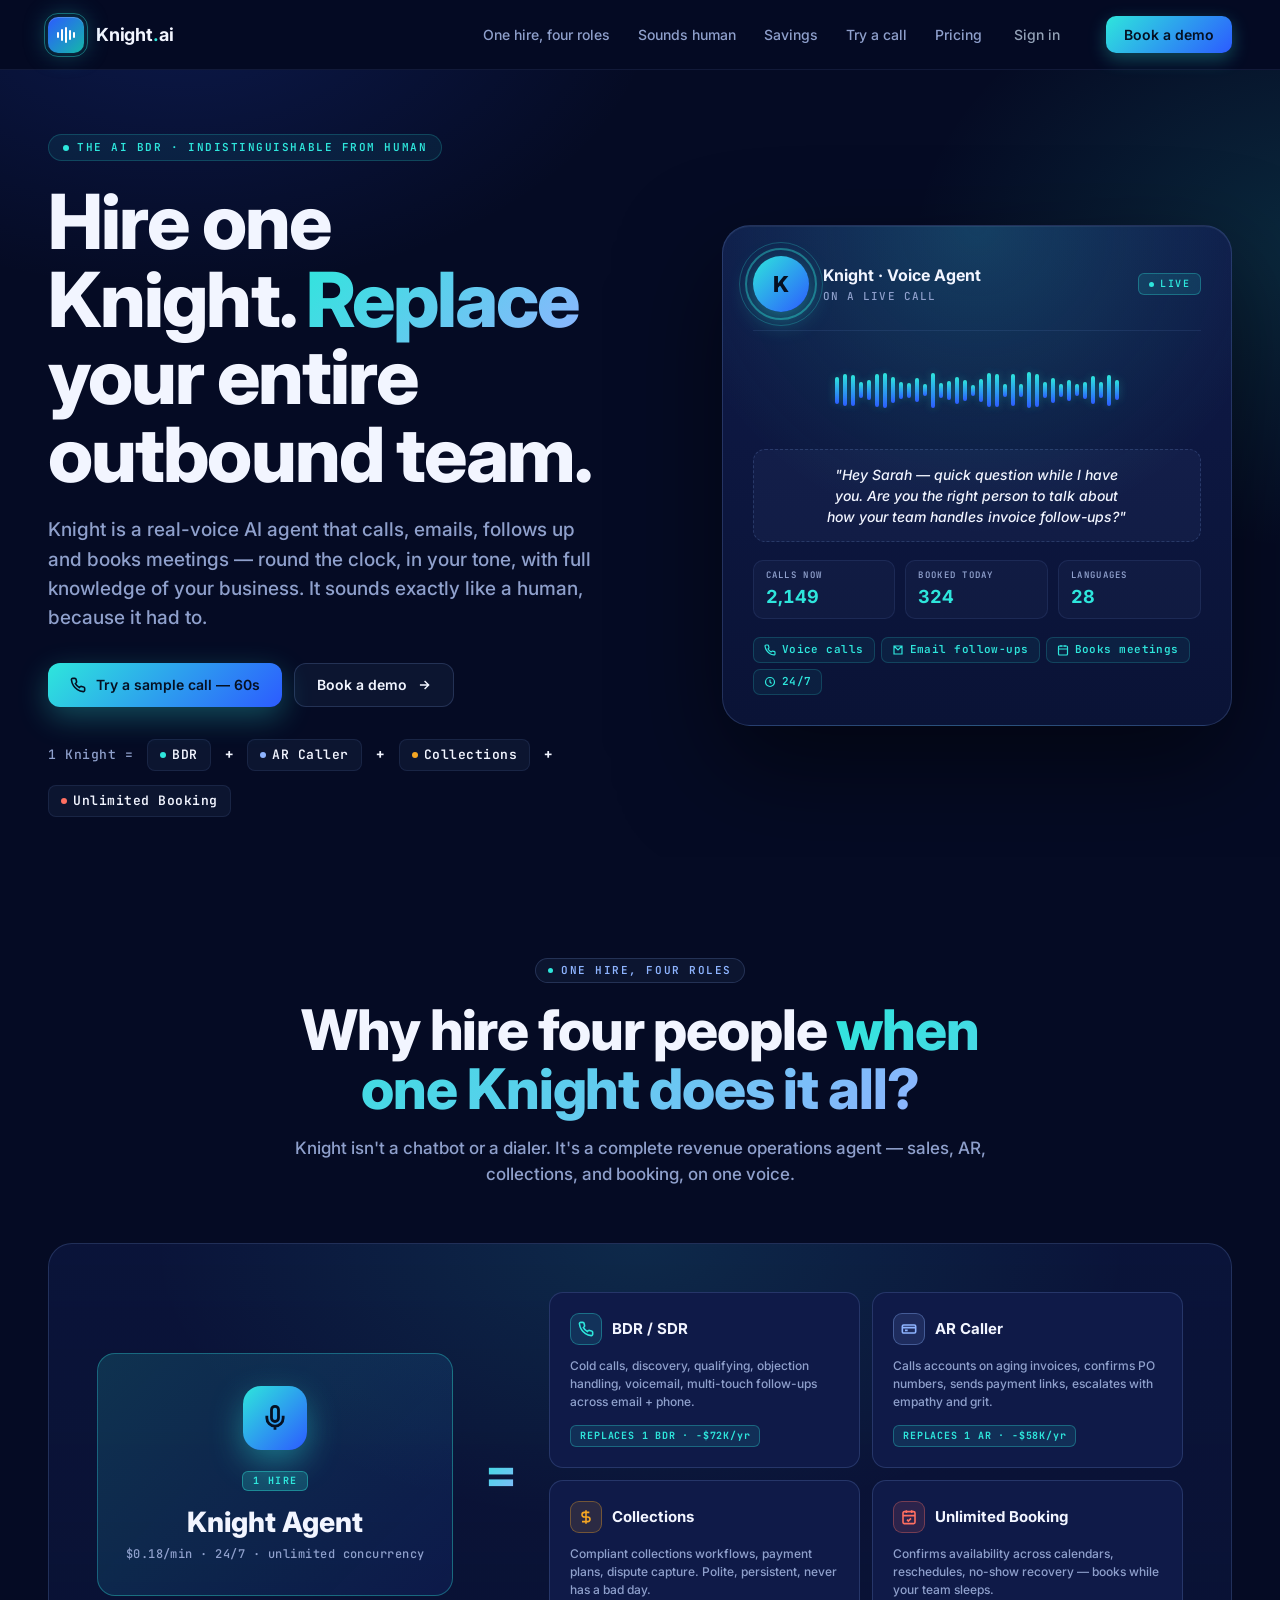
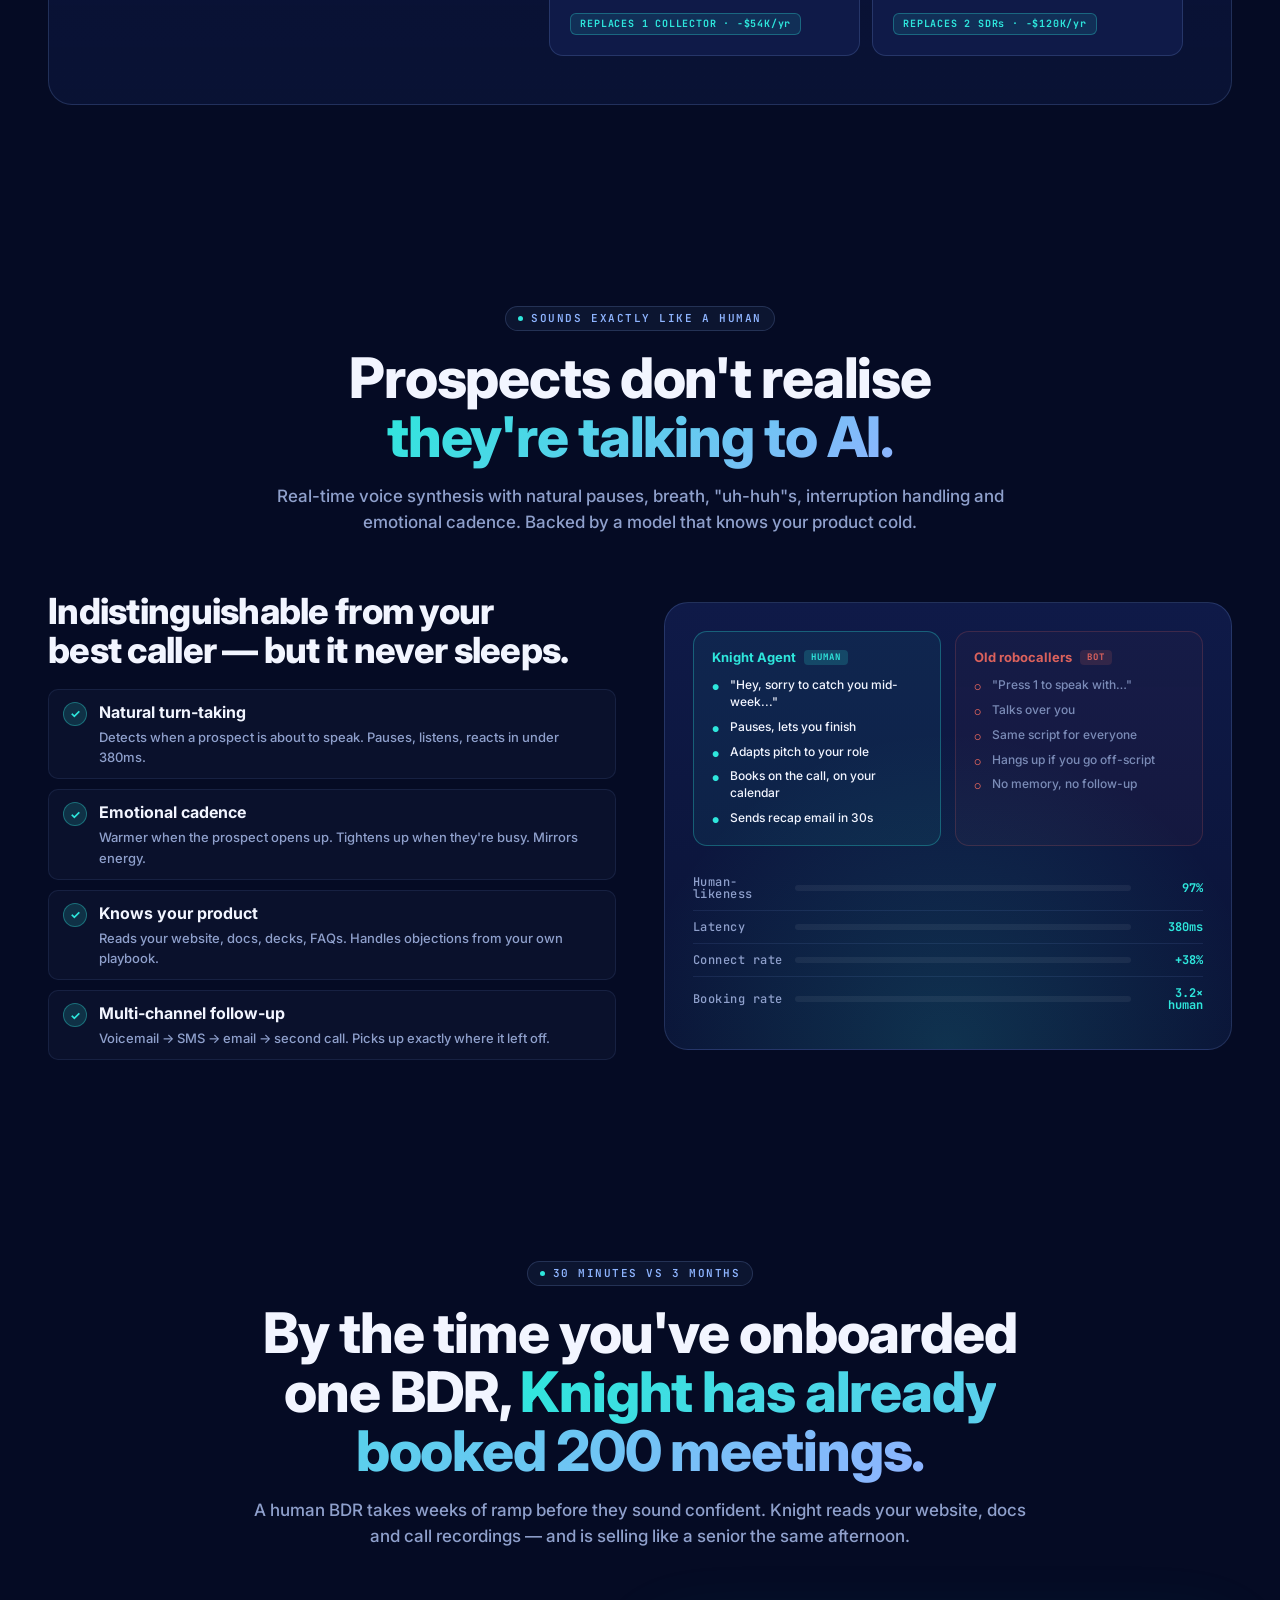
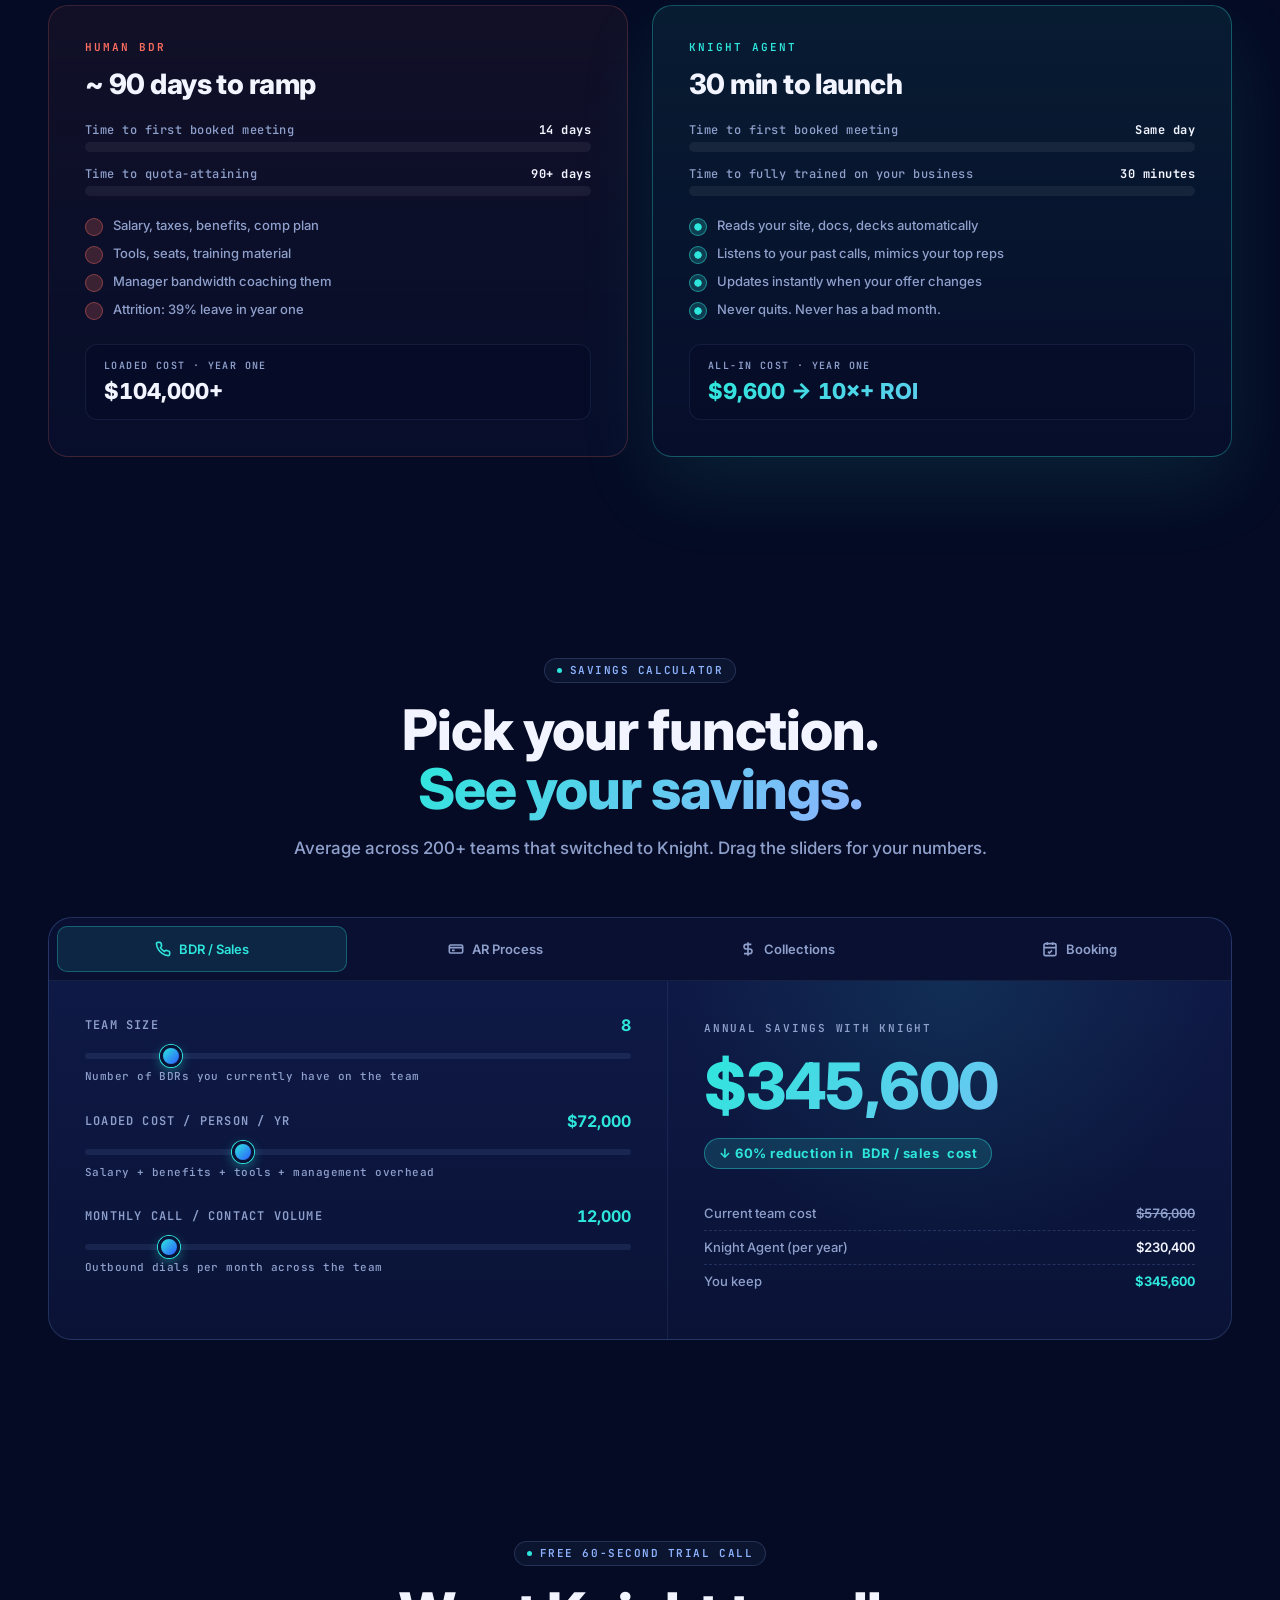
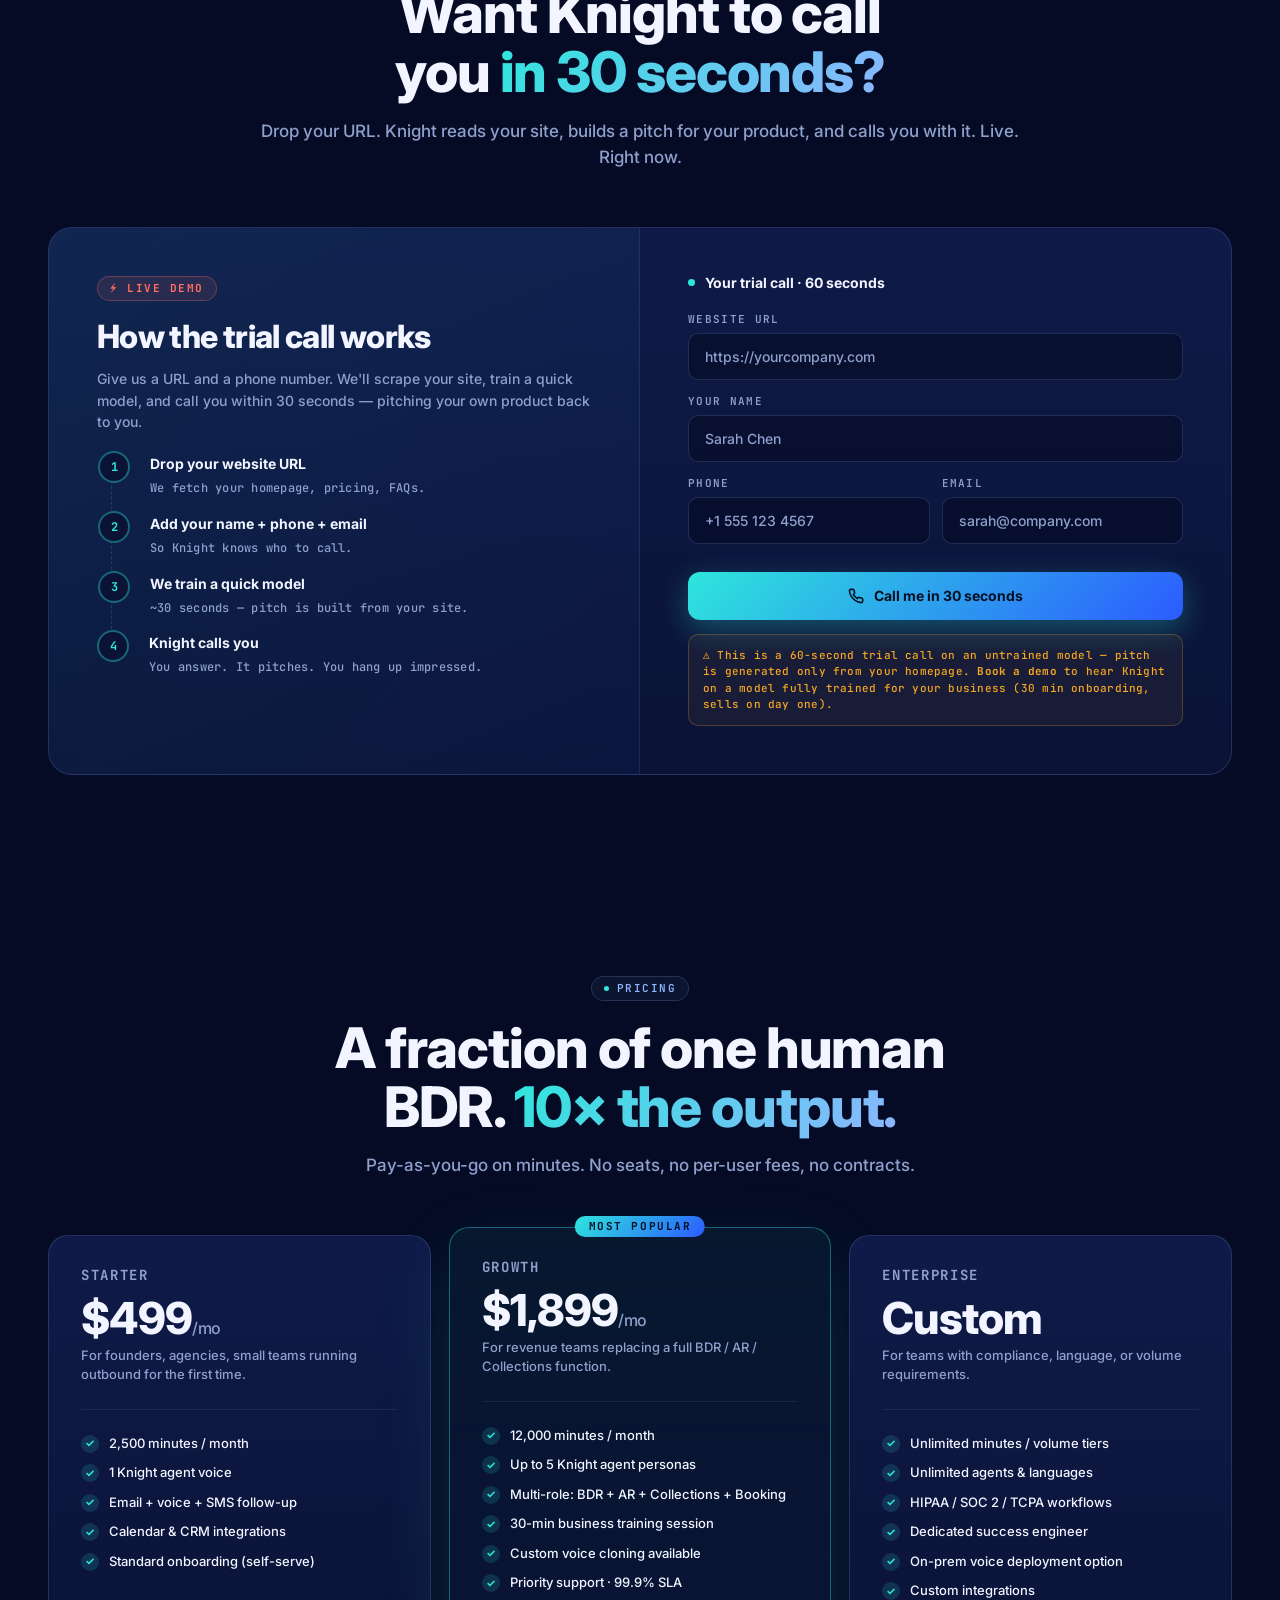
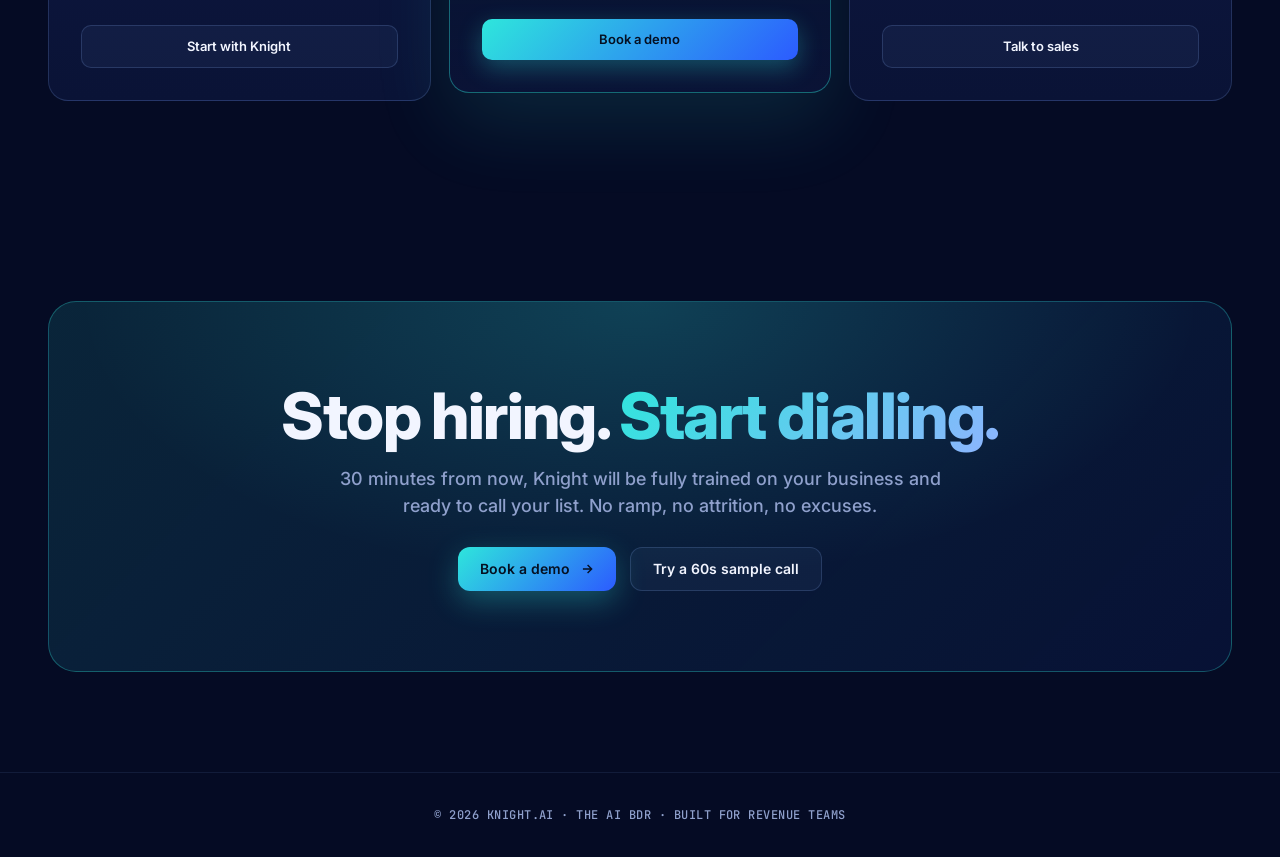
==== static/landing.html @ ed7dc56c "feat(landing): public Knight AI marketing landing page - New static/landing.html (from Claude Design" ====
<!doctype html>
<html lang="en">
<head>
<meta charset="utf-8" />
<meta name="viewport" content="width=device-width, initial-scale=1" />
<title>Knight AI — The AI BDR that replaces your outbound team</title>
<link rel="preconnect" href="https://fonts.googleapis.com">
<link rel="preconnect" href="https://fonts.gstatic.com" crossorigin>
<link href="https://fonts.googleapis.com/css2?family=Inter:wght@400;500;600;700;800&family=JetBrains+Mono:wght@400;500;600;700&display=swap" rel="stylesheet">
<link rel="stylesheet" href="assets/styles-v4.css" />
</head>
<body>

<!-- ============ NAV ============ -->
<nav class="k-nav">
  <div class="k-nav-inner">
    <a href="#top" class="k-logo">
      <span class="k-logo-mark" aria-hidden="true">
        <span class="ring"></span>
        <span class="bars"><span></span><span></span><span></span><span></span><span></span></span>
      </span>
      <span>Knight<span style="color:var(--k-teal-2);">.</span>ai</span>
    </a>
    <div class="k-nav-menu">
      <a href="#roles">One hire, four roles</a>
      <a href="#human">Sounds human</a>
      <a href="#savings">Savings</a>
      <a href="#trial">Try a call</a>
      <a href="#pricing">Pricing</a>
    </div>
    <a class="k-nav-signin" href="/login" style="margin-right:14px;color:#94A3B8;text-decoration:none;font-weight:500;font-size:14px;align-self:center;">Sign in</a>
    <a class="k-nav-cta" href="https://calendar.app.google/uwtqPhDSzV2YC5ze6" target="_blank" rel="noopener">Book a demo</a>
  </div>
</nav>

<!-- ============ HERO ============ -->
<section id="top" class="k-section k-hero">
  <div class="k-wrap k-hero-grid">
    <div class="k-hero-copy">
      <span class="k-hero-pill"><span class="dot"></span>The AI BDR · indistinguishable from human</span>
      <h1>Hire one Knight. <em>Replace</em> your entire outbound team.</h1>
      <p class="lead">Knight is a real-voice AI agent that calls, emails, follows up and books meetings — round the clock, in your tone, with full knowledge of your business. It sounds exactly like a human, because it had to.</p>
      <div class="k-hero-ctas">
        <a class="k-btn k-btn-primary" href="#trial">
          <svg width="16" height="16" viewBox="0 0 24 24" fill="none" stroke="currentColor" stroke-width="2.4"><path d="M22 16.92v3a2 2 0 0 1-2.18 2 19.79 19.79 0 0 1-8.63-3.07 19.5 19.5 0 0 1-6-6 19.79 19.79 0 0 1-3.07-8.67A2 2 0 0 1 4.11 2h3a2 2 0 0 1 2 1.72 12.84 12.84 0 0 0 .7 2.81 2 2 0 0 1-.45 2.11L8.09 9.91a16 16 0 0 0 6 6l1.27-1.27a2 2 0 0 1 2.11-.45 12.84 12.84 0 0 0 2.81.7A2 2 0 0 1 22 16.92z"/></svg>
          Try a sample call — 60s
        </a>
        <a class="k-btn k-btn-ghost" href="https://calendar.app.google/uwtqPhDSzV2YC5ze6" target="_blank" rel="noopener">
          Book a demo
          <svg width="14" height="14" viewBox="0 0 24 24" fill="none" stroke="currentColor" stroke-width="2.4"><path d="M5 12h14M13 5l7 7-7 7"/></svg>
        </a>
      </div>
      <div class="k-equiv">
        <span>1 Knight =</span>
        <span class="k-equiv-tag bdr"><span class="dot"></span>BDR</span>
        <span class="k-equiv-eq">+</span>
        <span class="k-equiv-tag ar"><span class="dot"></span>AR Caller</span>
        <span class="k-equiv-eq">+</span>
        <span class="k-equiv-tag coll"><span class="dot"></span>Collections</span>
        <span class="k-equiv-eq">+</span>
        <span class="k-equiv-tag book"><span class="dot"></span>Unlimited Booking</span>
      </div>
    </div>

    <!-- Hero voice card -->
    <div class="k-voice">
      <div class="k-voice-head">
        <div class="k-voice-avatar">K</div>
        <div class="k-voice-meta">
          <div class="name">Knight · Voice Agent</div>
          <div class="role">On a live call</div>
        </div>
        <div class="k-voice-live"><span class="dot"></span>LIVE</div>
      </div>
      <div class="k-voice-wave" id="hero-wave" aria-hidden="true"></div>
      <div class="k-voice-caption" id="hero-caption">"Hey Sarah — quick question while I have you. Are you the right person to talk about how your team handles invoice follow-ups?"</div>
      <div class="k-voice-stats">
        <div class="k-voice-stat teal"><div class="lbl">Calls now</div><div class="num" id="stat-calls">2,148</div></div>
        <div class="k-voice-stat teal"><div class="lbl">Booked today</div><div class="num" id="stat-booked">324</div></div>
        <div class="k-voice-stat teal"><div class="lbl">Languages</div><div class="num">28</div></div>
      </div>
      <div class="k-voice-tasks">
        <span class="k-voice-task"><svg viewBox="0 0 24 24" fill="none" stroke="currentColor" stroke-width="2.4"><path d="M22 16.92v3a2 2 0 0 1-2.18 2 19.79 19.79 0 0 1-8.63-3.07 19.5 19.5 0 0 1-6-6 19.79 19.79 0 0 1-3.07-8.67A2 2 0 0 1 4.11 2h3a2 2 0 0 1 2 1.72 12.84 12.84 0 0 0 .7 2.81 2 2 0 0 1-.45 2.11L8.09 9.91a16 16 0 0 0 6 6l1.27-1.27a2 2 0 0 1 2.11-.45 12.84 12.84 0 0 0 2.81.7A2 2 0 0 1 22 16.92z"/></svg>Voice calls</span>
        <span class="k-voice-task"><svg viewBox="0 0 24 24" fill="none" stroke="currentColor" stroke-width="2.4"><path d="M4 4h16v16H4zM4 4l8 8 8-8"/></svg>Email follow-ups</span>
        <span class="k-voice-task"><svg viewBox="0 0 24 24" fill="none" stroke="currentColor" stroke-width="2.4"><rect x="3" y="4" width="18" height="18" rx="2"/><path d="M16 2v4M8 2v4M3 10h18"/></svg>Books meetings</span>
        <span class="k-voice-task"><svg viewBox="0 0 24 24" fill="none" stroke="currentColor" stroke-width="2.4"><path d="M21 12a9 9 0 1 1-18 0 9 9 0 0 1 18 0z"/><path d="M12 7v5l3 3"/></svg>24/7</span>
      </div>
    </div>
  </div>
</section>

<!-- ============ ROLES ============ -->
<section id="roles" class="k-section">
  <div class="k-wrap">
    <div class="k-section-head k-reveal">
      <span class="k-eyebrow"><span class="dot"></span>One hire, four roles</span>
      <h1 class="k-h2">Why hire four people <em>when one Knight does it all?</em></h1>
      <p class="k-lead">Knight isn't a chatbot or a dialer. It's a complete revenue operations agent — sales, AR, collections, and booking, on one voice.</p>
    </div>

    <div class="k-roles k-reveal">
      <div class="k-roles-equation">
        <div class="k-role-source">
          <div class="k-role-source-mark">
            <svg viewBox="0 0 24 24" fill="none" stroke="currentColor" stroke-width="2.4"><path d="M12 2a3 3 0 0 0-3 3v7a3 3 0 0 0 6 0V5a3 3 0 0 0-3-3z"/><path d="M19 10v2a7 7 0 0 1-14 0v-2M12 19v3"/></svg>
          </div>
          <span class="badge">1 HIRE</span>
          <div class="name">Knight Agent</div>
          <div class="sub">$0.18/min · 24/7 · unlimited concurrency</div>
        </div>

        <div class="k-roles-eq-sign">=</div>

        <div class="k-role-targets">
          <div class="k-role-target bdr">
            <div class="head">
              <div class="icon"><svg viewBox="0 0 24 24" fill="none" stroke="currentColor" stroke-width="2.4"><path d="M22 16.92v3a2 2 0 0 1-2.18 2 19.79 19.79 0 0 1-8.63-3.07 19.5 19.5 0 0 1-6-6 19.79 19.79 0 0 1-3.07-8.67A2 2 0 0 1 4.11 2h3a2 2 0 0 1 2 1.72 12.84 12.84 0 0 0 .7 2.81 2 2 0 0 1-.45 2.11L8.09 9.91a16 16 0 0 0 6 6l1.27-1.27a2 2 0 0 1 2.11-.45 12.84 12.84 0 0 0 2.81.7A2 2 0 0 1 22 16.92z"/></svg></div>
              <h4>BDR / SDR</h4>
            </div>
            <p>Cold calls, discovery, qualifying, objection handling, voicemail, multi-touch follow-ups across email + phone.</p>
            <span class="save">REPLACES 1 BDR · −$72K/yr</span>
          </div>
          <div class="k-role-target ar">
            <div class="head">
              <div class="icon"><svg viewBox="0 0 24 24" fill="none" stroke="currentColor" stroke-width="2.4"><rect x="2" y="6" width="20" height="12" rx="2"/><path d="M2 10h20M6 14h4"/></svg></div>
              <h4>AR Caller</h4>
            </div>
            <p>Calls accounts on aging invoices, confirms PO numbers, sends payment links, escalates with empathy and grit.</p>
            <span class="save">REPLACES 1 AR · −$58K/yr</span>
          </div>
          <div class="k-role-target coll">
            <div class="head">
              <div class="icon"><svg viewBox="0 0 24 24" fill="none" stroke="currentColor" stroke-width="2.4"><path d="M12 2v20M17 5H9.5a3.5 3.5 0 0 0 0 7h5a3.5 3.5 0 0 1 0 7H6"/></svg></div>
              <h4>Collections</h4>
            </div>
            <p>Compliant collections workflows, payment plans, dispute capture. Polite, persistent, never has a bad day.</p>
            <span class="save">REPLACES 1 COLLECTOR · −$54K/yr</span>
          </div>
          <div class="k-role-target book">
            <div class="head">
              <div class="icon"><svg viewBox="0 0 24 24" fill="none" stroke="currentColor" stroke-width="2.4"><rect x="3" y="4" width="18" height="18" rx="2"/><path d="M16 2v4M8 2v4M3 10h18M9 16l2 2 4-4"/></svg></div>
              <h4>Unlimited Booking</h4>
            </div>
            <p>Confirms availability across calendars, reschedules, no-show recovery — books while your team sleeps.</p>
            <span class="save">REPLACES 2 SDRs · −$120K/yr</span>
          </div>
        </div>
      </div>
    </div>
  </div>
</section>

<!-- ============ HUMAN VOICE ============ -->
<section id="human" class="k-section">
  <div class="k-wrap">
    <div class="k-section-head k-reveal">
      <span class="k-eyebrow"><span class="dot"></span>Sounds exactly like a human</span>
      <h1 class="k-h2">Prospects don't realise <em>they're talking to AI.</em></h1>
      <p class="k-lead">Real-time voice synthesis with natural pauses, breath, "uh-huh"s, interruption handling and emotional cadence. Backed by a model that knows your product cold.</p>
    </div>

    <div class="k-human k-reveal">
      <div class="k-human-side">
        <h3>Indistinguishable from your best caller — but it never sleeps.</h3>
        <ul class="k-human-checks">
          <li><div><b>Natural turn-taking</b><span>Detects when a prospect is about to speak. Pauses, listens, reacts in under 380ms.</span></div></li>
          <li><div><b>Emotional cadence</b><span>Warmer when the prospect opens up. Tightens up when they're busy. Mirrors energy.</span></div></li>
          <li><div><b>Knows your product</b><span>Reads your website, docs, decks, FAQs. Handles objections from your own playbook.</span></div></li>
          <li><div><b>Multi-channel follow-up</b><span>Voicemail → SMS → email → second call. Picks up exactly where it left off.</span></div></li>
        </ul>
      </div>

      <div class="k-human-viz">
        <div class="k-comparison">
          <div class="k-comp-col human">
            <h5>Knight Agent <span class="tag">HUMAN</span></h5>
            <ul class="k-comp-list">
              <li>"Hey, sorry to catch you mid-week..."</li>
              <li>Pauses, lets you finish</li>
              <li>Adapts pitch to your role</li>
              <li>Books on the call, on your calendar</li>
              <li>Sends recap email in 30s</li>
            </ul>
          </div>
          <div class="k-comp-col robot">
            <h5>Old robocallers <span class="tag">BOT</span></h5>
            <ul class="k-comp-list">
              <li>"Press 1 to speak with…"</li>
              <li>Talks over you</li>
              <li>Same script for everyone</li>
              <li>Hangs up if you go off-script</li>
              <li>No memory, no follow-up</li>
            </ul>
          </div>
        </div>

        <div class="k-human-bars">
          <div class="k-human-bars-row"><span class="lbl">Human-likeness</span><span class="bar"><span class="fill" style="--w:97%"></span></span><span class="val">97%</span></div>
          <div class="k-human-bars-row"><span class="lbl">Latency</span><span class="bar"><span class="fill" style="--w:92%"></span></span><span class="val">380ms</span></div>
          <div class="k-human-bars-row"><span class="lbl">Connect rate</span><span class="bar"><span class="fill" style="--w:84%"></span></span><span class="val">+38%</span></div>
          <div class="k-human-bars-row"><span class="lbl">Booking rate</span><span class="bar"><span class="fill" style="--w:78%"></span></span><span class="val">3.2× human</span></div>
        </div>
      </div>
    </div>
  </div>
</section>

<!-- ============ TRAINING ============ -->
<section class="k-section">
  <div class="k-wrap">
    <div class="k-section-head k-reveal">
      <span class="k-eyebrow"><span class="dot"></span>30 minutes vs 3 months</span>
      <h1 class="k-h2">By the time you've onboarded one BDR, <em>Knight has already booked 200 meetings.</em></h1>
      <p class="k-lead">A human BDR takes weeks of ramp before they sound confident. Knight reads your website, docs and call recordings — and is selling like a senior the same afternoon.</p>
    </div>

    <div class="k-train k-reveal">
      <div class="k-train-card bad">
        <div class="role">Human BDR</div>
        <h3>~ 90 days to ramp</h3>
        <div class="k-train-bar">
          <div class="head"><span>Time to first booked meeting</span><span class="v">14 days</span></div>
          <div class="track"><span class="fill" style="--w:80%"></span></div>
        </div>
        <div class="k-train-bar">
          <div class="head"><span>Time to quota-attaining</span><span class="v">90+ days</span></div>
          <div class="track"><span class="fill" style="--w:100%"></span></div>
        </div>
        <ul class="k-train-list">
          <li>Salary, taxes, benefits, comp plan</li>
          <li>Tools, seats, training material</li>
          <li>Manager bandwidth coaching them</li>
          <li>Attrition: 39% leave in year one</li>
        </ul>
        <div class="k-train-stat"><div class="l">Loaded cost · year one</div><div class="n">$104,000+</div></div>
      </div>

      <div class="k-train-card good">
        <div class="role">Knight Agent</div>
        <h3>30 min to launch</h3>
        <div class="k-train-bar">
          <div class="head"><span>Time to first booked meeting</span><span class="v">Same day</span></div>
          <div class="track"><span class="fill" style="--w:6%"></span></div>
        </div>
        <div class="k-train-bar">
          <div class="head"><span>Time to fully trained on your business</span><span class="v">30 minutes</span></div>
          <div class="track"><span class="fill" style="--w:3%"></span></div>
        </div>
        <ul class="k-train-list">
          <li>Reads your site, docs, decks automatically</li>
          <li>Listens to your past calls, mimics your top reps</li>
          <li>Updates instantly when your offer changes</li>
          <li>Never quits. Never has a bad month.</li>
        </ul>
        <div class="k-train-stat"><div class="l">All-in cost · year one</div><div class="n">$9,600 → 10×+ ROI</div></div>
      </div>
    </div>
  </div>
</section>

<!-- ============ SAVINGS CALCULATOR ============ -->
<section id="savings" class="k-section">
  <div class="k-wrap">
    <div class="k-section-head k-reveal">
      <span class="k-eyebrow"><span class="dot"></span>Savings calculator</span>
      <h1 class="k-h2">Pick your function. <em>See your savings.</em></h1>
      <p class="k-lead">Average across 200+ teams that switched to Knight. Drag the sliders for your numbers.</p>
    </div>

    <div class="k-savings k-reveal">
      <div class="k-savings-tabs" id="sav-tabs">
        <button class="k-savings-tab active" data-tab="bdr"><svg viewBox="0 0 24 24" fill="none" stroke="currentColor" stroke-width="2.4"><path d="M22 16.92v3a2 2 0 0 1-2.18 2 19.79 19.79 0 0 1-8.63-3.07 19.5 19.5 0 0 1-6-6 19.79 19.79 0 0 1-3.07-8.67A2 2 0 0 1 4.11 2h3a2 2 0 0 1 2 1.72 12.84 12.84 0 0 0 .7 2.81 2 2 0 0 1-.45 2.11L8.09 9.91a16 16 0 0 0 6 6l1.27-1.27a2 2 0 0 1 2.11-.45 12.84 12.84 0 0 0 2.81.7A2 2 0 0 1 22 16.92z"/></svg>BDR / Sales</button>
        <button class="k-savings-tab" data-tab="ar"><svg viewBox="0 0 24 24" fill="none" stroke="currentColor" stroke-width="2.4"><rect x="2" y="6" width="20" height="12" rx="2"/><path d="M2 10h20M6 14h4"/></svg>AR Process</button>
        <button class="k-savings-tab" data-tab="coll"><svg viewBox="0 0 24 24" fill="none" stroke="currentColor" stroke-width="2.4"><path d="M12 2v20M17 5H9.5a3.5 3.5 0 0 0 0 7h5a3.5 3.5 0 0 1 0 7H6"/></svg>Collections</button>
        <button class="k-savings-tab" data-tab="book"><svg viewBox="0 0 24 24" fill="none" stroke="currentColor" stroke-width="2.4"><rect x="3" y="4" width="18" height="18" rx="2"/><path d="M16 2v4M8 2v4M3 10h18M9 16l2 2 4-4"/></svg>Booking</button>
      </div>

      <div class="k-savings-body">
        <div class="k-savings-inputs">
          <div class="k-savings-input">
            <label><span id="lbl-team">Team size</span><span class="v" id="v-team">8</span></label>
            <input type="range" id="sld-team" min="1" max="50" value="8">
            <div class="help" id="help-team">Number of BDRs you currently have on the team</div>
          </div>
          <div class="k-savings-input">
            <label><span id="lbl-cost">Loaded cost / person / yr</span><span class="v" id="v-cost">$72,000</span></label>
            <input type="range" id="sld-cost" min="30000" max="180000" value="72000" step="2000">
            <div class="help">Salary + benefits + tools + management overhead</div>
          </div>
          <div class="k-savings-input">
            <label><span id="lbl-vol">Monthly call / contact volume</span><span class="v" id="v-vol">12,000</span></label>
            <input type="range" id="sld-vol" min="1000" max="80000" value="12000" step="500">
            <div class="help" id="help-vol">Outbound dials per month across the team</div>
          </div>
        </div>

        <div class="k-savings-out">
          <span class="label">Annual savings with Knight</span>
          <div class="big" id="out-big">$345,600</div>
          <span class="pct" id="out-pct">↓ 60% reduction in <span id="out-pct-fn">BDR</span> cost</span>

          <div style="margin-top:8px;">
            <div class="row neg"><span class="l" id="out-old-l">Current team cost</span><span class="r" id="out-old">$576,000</span></div>
            <div class="row"><span class="l">Knight Agent (per year)</span><span class="r" id="out-new">$230,400</span></div>
            <div class="row pos"><span class="l">You keep</span><span class="r" id="out-keep">$345,600</span></div>
          </div>
        </div>
      </div>
    </div>
  </div>
</section>

<!-- ============ TRY A CALL ============ -->
<section id="trial" class="k-section">
  <div class="k-wrap">
    <div class="k-section-head k-reveal">
      <span class="k-eyebrow"><span class="dot"></span>Free 60-second trial call</span>
      <h1 class="k-h2">Want Knight to call you <em>in 30 seconds?</em></h1>
      <p class="k-lead">Drop your URL. Knight reads your site, builds a pitch for your product, and calls you with it. Live. Right now.</p>
    </div>

    <div class="k-trial k-reveal">
      <div class="k-trial-info">
        <span class="badge">⚡ Live demo</span>
        <h3>How the trial call works</h3>
        <p>Give us a URL and a phone number. We'll scrape your site, train a quick model, and call you within 30 seconds — pitching your own product back to you.</p>
        <ol class="k-trial-steps">
          <li><b>Drop your website URL</b><span>We fetch your homepage, pricing, FAQs.</span></li>
          <li><b>Add your name + phone + email</b><span>So Knight knows who to call.</span></li>
          <li><b>We train a quick model</b><span>~30 seconds — pitch is built from your site.</span></li>
          <li><b>Knight calls you</b><span>You answer. It pitches. You hang up impressed.</span></li>
        </ol>
      </div>

      <div class="k-trial-form">
        <div class="k-trial-form-head"><span class="dot"></span>Your trial call · 60 seconds</div>
        <form id="trial-form" novalidate>
          <div class="k-field">
            <label for="trial-url">Website URL</label>
            <input id="trial-url" type="url" placeholder="https://yourcompany.com" required>
          </div>
          <div class="k-field">
            <label for="trial-name">Your name</label>
            <input id="trial-name" type="text" placeholder="Sarah Chen" required>
          </div>
          <div class="k-field-row">
            <div class="k-field">
              <label for="trial-phone">Phone</label>
              <input id="trial-phone" type="tel" placeholder="+1 555 123 4567" required>
            </div>
            <div class="k-field">
              <label for="trial-email">Email</label>
              <input id="trial-email" type="email" placeholder="sarah@company.com" required>
            </div>
          </div>
          <button type="submit" class="k-trial-submit">
            <svg width="16" height="16" viewBox="0 0 24 24" fill="none" stroke="currentColor" stroke-width="2.4"><path d="M22 16.92v3a2 2 0 0 1-2.18 2 19.79 19.79 0 0 1-8.63-3.07 19.5 19.5 0 0 1-6-6 19.79 19.79 0 0 1-3.07-8.67A2 2 0 0 1 4.11 2h3a2 2 0 0 1 2 1.72 12.84 12.84 0 0 0 .7 2.81 2 2 0 0 1-.45 2.11L8.09 9.91a16 16 0 0 0 6 6l1.27-1.27a2 2 0 0 1 2.11-.45 12.84 12.84 0 0 0 2.81.7A2 2 0 0 1 22 16.92z"/></svg>
            Call me in 30 seconds
          </button>
          <div class="k-trial-disclaimer">
            ⚠ This is a 60-second trial call on an untrained model — pitch is generated only from your homepage. <b>Book a demo</b> to hear Knight on a model fully trained for your business (30 min onboarding, sells on day one).
          </div>
        </form>
      </div>
    </div>
  </div>
</section>

<!-- ============ PRICING ============ -->
<section id="pricing" class="k-section">
  <div class="k-wrap">
    <div class="k-section-head k-reveal">
      <span class="k-eyebrow"><span class="dot"></span>Pricing</span>
      <h1 class="k-h2">A fraction of one human BDR. <em>10× the output.</em></h1>
      <p class="k-lead">Pay-as-you-go on minutes. No seats, no per-user fees, no contracts.</p>
    </div>

    <div class="k-pricing k-reveal">
      <div class="k-price-card">
        <div class="name">Starter</div>
        <div class="price">$499<small>/mo</small></div>
        <div class="desc">For founders, agencies, small teams running outbound for the first time.</div>
        <ul>
          <li>2,500 minutes / month</li>
          <li>1 Knight agent voice</li>
          <li>Email + voice + SMS follow-up</li>
          <li>Calendar & CRM integrations</li>
          <li>Standard onboarding (self-serve)</li>
        </ul>
        <a class="cta" href="https://calendar.app.google/uwtqPhDSzV2YC5ze6" target="_blank" rel="noopener">Start with Knight</a>
      </div>

      <div class="k-price-card featured">
        <span class="badge">MOST POPULAR</span>
        <div class="name">Growth</div>
        <div class="price">$1,899<small>/mo</small></div>
        <div class="desc">For revenue teams replacing a full BDR / AR / Collections function.</div>
        <ul>
          <li>12,000 minutes / month</li>
          <li>Up to 5 Knight agent personas</li>
          <li>Multi-role: BDR + AR + Collections + Booking</li>
          <li>30-min business training session</li>
          <li>Custom voice cloning available</li>
          <li>Priority support · 99.9% SLA</li>
        </ul>
        <a class="cta" href="https://calendar.app.google/uwtqPhDSzV2YC5ze6" target="_blank" rel="noopener">Book a demo</a>
      </div>

      <div class="k-price-card">
        <div class="name">Enterprise</div>
        <div class="price">Custom<small></small></div>
        <div class="desc">For teams with compliance, language, or volume requirements.</div>
        <ul>
          <li>Unlimited minutes / volume tiers</li>
          <li>Unlimited agents & languages</li>
          <li>HIPAA / SOC 2 / TCPA workflows</li>
          <li>Dedicated success engineer</li>
          <li>On-prem voice deployment option</li>
          <li>Custom integrations</li>
        </ul>
        <a class="cta" href="https://calendar.app.google/uwtqPhDSzV2YC5ze6" target="_blank" rel="noopener">Talk to sales</a>
      </div>
    </div>
  </div>
</section>

<!-- ============ FINAL CTA ============ -->
<section class="k-section">
  <div class="k-wrap">
    <div class="k-final k-reveal">
      <h2>Stop hiring. <em>Start dialling.</em></h2>
      <p>30 minutes from now, Knight will be fully trained on your business and ready to call your list. No ramp, no attrition, no excuses.</p>
      <div class="ctas">
        <a class="k-btn k-btn-primary" href="https://calendar.app.google/uwtqPhDSzV2YC5ze6" target="_blank" rel="noopener">
          Book a demo
          <svg width="14" height="14" viewBox="0 0 24 24" fill="none" stroke="currentColor" stroke-width="2.4"><path d="M5 12h14M13 5l7 7-7 7"/></svg>
        </a>
        <a class="k-btn k-btn-ghost" href="#trial">Try a 60s sample call</a>
      </div>
    </div>
  </div>
</section>

<footer class="k-foot">
  © 2026 KNIGHT.AI · THE AI BDR · BUILT FOR REVENUE TEAMS
</footer>

<script>
  /* ============ Voice waveform bars ============ */
  (function(){
    const wave = document.getElementById('hero-wave');
    if (!wave) return;
    const N = 36;
    for (let i = 0; i < N; i++) {
      const b = document.createElement('span');
      b.className = 'b';
      b.style.animationDelay = `${(i % 12) * 0.07}s`;
      b.style.height = (8 + Math.random() * 30) + 'px';
      wave.appendChild(b);
    }
  })();

  /* ============ Hero rotating captions + drifting stats ============ */
  (function(){
    const captions = [
      `"Hey Sarah — quick question while I have you. Are you the right person to talk about how your team handles invoice follow-ups?"`,
      `"Got it — sounds like you're using QuickBooks for AR right now. Most of our customers were too. Want me to grab 15 minutes Thursday with our team?"`,
      `"No problem at all, I'll send over a calendar link and a one-pager. What's the best email for you?"`,
      `"Totally fair — when's better, end of next week, or should I check back in a month?"`,
    ];
    const cap = document.getElementById('hero-caption');
    let i = 0;
    setInterval(() => {
      i = (i + 1) % captions.length;
      cap.style.opacity = '0';
      setTimeout(() => { cap.textContent = captions[i]; cap.style.opacity = '1'; }, 250);
    }, 4500);
    cap.style.transition = 'opacity .25s ease';

    const calls = document.getElementById('stat-calls');
    const booked = document.getElementById('stat-booked');
    setInterval(() => {
      const c = parseInt(calls.textContent.replace(/,/g,''),10) + Math.floor(Math.random()*4)+1;
      calls.textContent = c.toLocaleString();
      if (Math.random() > 0.55) {
        const b = parseInt(booked.textContent.replace(/,/g,''),10) + 1;
        booked.textContent = b.toLocaleString();
      }
    }, 1800);
  })();

  /* ============ Savings calculator ============ */
  (function(){
    const PRESETS = {
      bdr:  { team: 8,  cost: 72000, vol: 12000, fn: 'BDR / sales', volLabel: 'Outbound dials / month',     teamLabel: 'BDRs on team' },
      ar:   { team: 6,  cost: 58000, vol: 8000,  fn: 'AR',           volLabel: 'AR follow-up calls / month', teamLabel: 'AR callers on team' },
      coll: { team: 4,  cost: 54000, vol: 6000,  fn: 'collections',  volLabel: 'Collection calls / month',  teamLabel: 'Collectors on team' },
      book: { team: 5,  cost: 48000, vol: 18000, fn: 'booking',      volLabel: 'Bookings handled / month',  teamLabel: 'Booking coordinators' }
    };
    const tabs = document.querySelectorAll('#sav-tabs .k-savings-tab');
    const sldTeam = document.getElementById('sld-team');
    const sldCost = document.getElementById('sld-cost');
    const sldVol  = document.getElementById('sld-vol');
    const vTeam = document.getElementById('v-team'),
          vCost = document.getElementById('v-cost'),
          vVol  = document.getElementById('v-vol');
    const lblTeam = document.getElementById('lbl-team'),
          helpTeam = document.getElementById('help-team'),
          lblVol = document.getElementById('lbl-vol'),
          helpVol = document.getElementById('help-vol');
    const outBig = document.getElementById('out-big'),
          outPct = document.getElementById('out-pct'),
          outPctFn = document.getElementById('out-pct-fn'),
          outOld = document.getElementById('out-old'),
          outOldL = document.getElementById('out-old-l'),
          outNew = document.getElementById('out-new'),
          outKeep = document.getElementById('out-keep');

    let active = 'bdr';
    const fmt = n => '$' + Math.round(n).toLocaleString();

    function recalc(){
      const team = parseInt(sldTeam.value,10);
      const cost = parseInt(sldCost.value,10);
      const vol  = parseInt(sldVol.value,10);
      vTeam.textContent = team;
      vCost.textContent = fmt(cost);
      vVol.textContent  = vol.toLocaleString();
      const oldCost = team * cost;
      // Knight savings: ~60% on BDR/AR/Collections, ~70% on booking
      const savePct = active === 'book' ? 0.70 : 0.60;
      const newCost = oldCost * (1 - savePct);
      const keep    = oldCost - newCost;
      outBig.textContent = fmt(keep);
      outPct.innerHTML = `↓ ${Math.round(savePct*100)}% reduction in <span id="out-pct-fn">${PRESETS[active].fn}</span> cost`;
      outOld.textContent = fmt(oldCost);
      outNew.textContent = fmt(newCost);
      outKeep.textContent = fmt(keep);
    }

    function setTab(name){
      active = name;
      tabs.forEach(t => t.classList.toggle('active', t.dataset.tab === name));
      const p = PRESETS[name];
      sldTeam.value = p.team;
      sldCost.value = p.cost;
      sldVol.value  = p.vol;
      lblTeam.textContent = p.teamLabel;
      helpTeam.textContent = `Number of ${name === 'book' ? 'booking coordinators' : name + 's'} you currently have`;
      lblVol.textContent = p.volLabel;
      helpVol.textContent = p.volLabel;
      outOldL.textContent = `Current ${name === 'book' ? 'booking team' : name + ' team'} cost`;
      recalc();
    }

    tabs.forEach(t => t.addEventListener('click', () => setTab(t.dataset.tab)));
    [sldTeam, sldCost, sldVol].forEach(s => s.addEventListener('input', recalc));
    recalc();
  })();

  /* ============ Trial form ============ */
  (function(){
    const form = document.getElementById('trial-form');
    if (!form) return;
    form.addEventListener('submit', async e => {
      e.preventDefault();
      const btn = form.querySelector('.k-trial-submit');
      const orig = btn.innerHTML;
      btn.innerHTML = '<svg width="16" height="16" viewBox="0 0 24 24" fill="none" stroke="currentColor" stroke-width="2.4"><circle cx="12" cy="12" r="10"/><path d="M12 6v6l4 2"/></svg> Calling you in 30 seconds…';
      btn.style.opacity = '0.85';
      btn.disabled = true;
      try {
        const resp = await fetch('/api/trial/request', {
          method: 'POST',
          headers: { 'Content-Type': 'application/json' },
          body: JSON.stringify({
            url:   document.getElementById('trial-url').value.trim(),
            name:  document.getElementById('trial-name').value.trim(),
            phone: document.getElementById('trial-phone').value.trim(),
            email: document.getElementById('trial-email').value.trim(),
          })
        });
        if (resp.ok) {
          btn.innerHTML = '✓ Submitted — Knight will call you shortly';
        } else {
          const d = await resp.json().catch(()=>({detail:'Failed'}));
          btn.innerHTML = '⚠ ' + (d.detail || 'Submission failed');
          btn.disabled = false;
          setTimeout(()=>{ btn.innerHTML = orig; btn.style.opacity='1'; }, 3000);
        }
      } catch (err) {
        btn.innerHTML = '⚠ Network error — try again';
        btn.disabled = false;
        setTimeout(()=>{ btn.innerHTML = orig; btn.style.opacity='1'; }, 3000);
      }
    });
  })();

  /* ============ Reveal on scroll ============ */
  (function(){
    const els = document.querySelectorAll('.k-reveal');
    const io = new IntersectionObserver((entries) => {
      entries.forEach(e => { if (e.isIntersecting) { e.target.classList.add('in'); io.unobserve(e.target); } });
    }, { threshold: 0.12 });
    els.forEach(el => io.observe(el));
  })();
</script>
</body>
</html>
---- static/assets/styles-v4.css ----
/* Knight AI v4 — AI BDR that replaces your outbound team */

:root {
  /* Brand */
  --k-bg:        #050B24;
  --k-bg-2:      #0A1336;
  --k-panel:     #0F1A48;
  --k-panel-2:   #142255;
  --k-line:      rgba(142, 180, 255, 0.10);
  --k-line-2:    rgba(142, 180, 255, 0.18);
  --k-text:      #F2F5FF;
  --k-muted:     #8FA0CC;
  --k-blue-1:    #1738B8;
  --k-blue-2:    #2C5BFF;
  --k-blue-4:    #8EB4FF;
  --k-teal-1:    #14B8A8;
  --k-teal-2:    #2EE6DC;
  --k-amber:     #F5A623;
  --k-coral:     #FF6F61;

  --cf-font-body: 'Inter','SF Pro Display',-apple-system,system-ui,sans-serif;
  --cf-font-mono: 'JetBrains Mono','SF Mono',ui-monospace,monospace;
}

* { box-sizing: border-box; margin: 0; padding: 0; }
html, body { background: var(--k-bg); color: var(--k-text); font-family: var(--cf-font-body); -webkit-font-smoothing: antialiased; }
body { overflow-x: hidden; }
a { color: inherit; text-decoration: none; }
em { font-style: normal; background: linear-gradient(135deg, var(--k-teal-2), var(--k-blue-4)); -webkit-background-clip: text; background-clip: text; -webkit-text-fill-color: transparent; }
button { font-family: inherit; cursor: pointer; border: 0; background: none; color: inherit; }
input { font-family: inherit; color: inherit; background: transparent; border: 0; outline: 0; }

/* ===== layout ===== */
.k-wrap { max-width: 1240px; margin: 0 auto; padding: 0 28px; }
.k-section { padding: 100px 0; position: relative; }

/* ===== nav ===== */
.k-nav { position: sticky; top: 0; z-index: 100; backdrop-filter: blur(18px); background: rgba(5,11,36,0.7); border-bottom: 1px solid var(--k-line); }
.k-nav-inner { max-width: 1240px; margin: 0 auto; padding: 16px 28px; display: flex; align-items: center; gap: 32px; }
.k-logo { display: flex; align-items: center; gap: 12px; font-weight: 700; font-size: 18px; letter-spacing: -0.01em; }
.k-logo-mark {
  position: relative; width: 36px; height: 36px;
  display: grid; place-items: center;
  border-radius: 10px;
  background: linear-gradient(135deg, var(--k-blue-2) 0%, var(--k-teal-1) 100%);
  box-shadow: 0 0 24px rgba(46,230,220,0.35), inset 0 1px 0 rgba(255,255,255,0.2);
}
.k-logo-mark .ring {
  position: absolute; inset: -4px;
  border-radius: 14px;
  border: 1px solid rgba(46,230,220,0.4);
  animation: k-logo-ring 2.6s ease-out infinite;
}
@keyframes k-logo-ring {
  0% { transform: scale(0.85); opacity: 1; }
  100% { transform: scale(1.4); opacity: 0; }
}
.k-logo-mark .bars {
  display: flex; gap: 2px; align-items: center;
  height: 16px;
}
.k-logo-mark .bars span {
  display: block; width: 2px;
  background: #fff;
  border-radius: 1px;
  animation: k-logo-bar 1.2s ease-in-out infinite;
}
.k-logo-mark .bars span:nth-child(1) { height: 6px;  animation-delay: 0s; }
.k-logo-mark .bars span:nth-child(2) { height: 12px; animation-delay: 0.15s; }
.k-logo-mark .bars span:nth-child(3) { height: 16px; animation-delay: 0.3s; }
.k-logo-mark .bars span:nth-child(4) { height: 10px; animation-delay: 0.45s; }
.k-logo-mark .bars span:nth-child(5) { height: 6px;  animation-delay: 0.6s; }
@keyframes k-logo-bar {
  0%, 100% { transform: scaleY(0.5); }
  50%      { transform: scaleY(1.2); }
}
.k-nav-menu { display: flex; gap: 28px; margin-left: auto; }
.k-nav-menu a { color: var(--k-muted); font-size: 14px; font-weight: 500; transition: color .2s; }
.k-nav-menu a:hover { color: var(--k-text); }
.k-nav-cta {
  padding: 10px 18px; border-radius: 10px;
  background: linear-gradient(135deg, var(--k-teal-2), var(--k-blue-2));
  color: #051022; font-weight: 600; font-size: 14px;
  box-shadow: 0 6px 18px rgba(46,230,220,0.3);
}

/* ===== hero ===== */
.k-hero {
  position: relative; padding: 64px 0 40px;
  overflow: hidden;
}
.k-hero::before {
  content: ''; position: absolute; inset: -10% -10% 0 -10%;
  background:
    radial-gradient(800px 500px at 20% 0%, rgba(44, 91, 255, 0.18), transparent 60%),
    radial-gradient(700px 500px at 95% 30%, rgba(46, 230, 220, 0.14), transparent 60%);
  pointer-events: none;
}
.k-hero-grid {
  display: grid; grid-template-columns: 1.15fr 0.95fr;
  gap: 56px; align-items: center;
  position: relative; z-index: 1;
}
.k-hero-pill {
  display: inline-flex; align-items: center; gap: 8px;
  padding: 7px 14px;
  border-radius: 100px;
  background: rgba(46,230,220,0.08);
  border: 1px solid rgba(46,230,220,0.2);
  font: 600 11px/1 var(--cf-font-mono);
  color: var(--k-teal-2);
  letter-spacing: 0.14em; text-transform: uppercase;
  margin-bottom: 22px;
}
.k-hero-pill .dot { width: 6px; height: 6px; border-radius: 50%; background: var(--k-teal-2); box-shadow: 0 0 0 0 rgba(46,230,220,.6); animation: k-live-pulse 1.8s ease-out infinite; }
@keyframes k-live-pulse { 0% { box-shadow: 0 0 0 0 rgba(46,230,220,0.6); } 100% { box-shadow: 0 0 0 12px rgba(46,230,220,0); } }
.k-hero h1 {
  font: 800 clamp(40px, 6vw, 76px)/1.02 var(--cf-font-body);
  letter-spacing: -0.025em;
  margin-bottom: 22px;
  text-wrap: balance;
}
.k-hero p.lead {
  font: 500 19px/1.55 var(--cf-font-body);
  color: var(--k-muted);
  margin-bottom: 30px;
  max-width: 560px;
  text-wrap: pretty;
}
.k-hero-ctas { display: flex; gap: 12px; flex-wrap: wrap; margin-bottom: 32px; }
.k-btn {
  display: inline-flex; align-items: center; gap: 10px;
  padding: 14px 22px;
  border-radius: 12px;
  font: 600 14px/1 var(--cf-font-body);
  transition: transform .15s, box-shadow .2s;
}
.k-btn-primary {
  background: linear-gradient(135deg, var(--k-teal-2), var(--k-blue-2));
  color: #051022;
  box-shadow: 0 10px 30px rgba(46,230,220,0.3);
}
.k-btn-primary:hover { transform: translateY(-1px); box-shadow: 0 14px 36px rgba(46,230,220,0.45); }
.k-btn-ghost {
  background: rgba(142,180,255,0.06);
  border: 1px solid var(--k-line-2);
  color: var(--k-text);
}
.k-btn-ghost:hover { background: rgba(142,180,255,0.1); }

/* hero equivalency */
.k-equiv {
  display: flex; align-items: center; gap: 14px; flex-wrap: wrap;
  font: 500 13px/1.4 var(--cf-font-mono); color: var(--k-muted);
  letter-spacing: 0.04em;
}
.k-equiv-tag {
  display: inline-flex; align-items: center; gap: 6px;
  padding: 6px 12px;
  background: rgba(142,180,255,0.06);
  border: 1px solid var(--k-line);
  border-radius: 8px;
  color: var(--k-text);
  font-weight: 600;
}
.k-equiv-tag .dot { width: 6px; height: 6px; border-radius: 50%; }
.k-equiv-tag.bdr   .dot { background: var(--k-teal-2); }
.k-equiv-tag.ar    .dot { background: var(--k-blue-4); }
.k-equiv-tag.coll  .dot { background: var(--k-amber); }
.k-equiv-tag.book  .dot { background: var(--k-coral); }
.k-equiv-eq { font-weight: 700; color: var(--k-text); font-size: 14px; }

/* ===== hero visual: voice agent card ===== */
.k-voice {
  position: relative;
  border-radius: 28px;
  background: radial-gradient(circle at 50% 0%, rgba(46,230,220,0.18), transparent 55%), linear-gradient(180deg, var(--k-panel) 0%, var(--k-bg-2) 100%);
  border: 1px solid var(--k-line-2);
  box-shadow: 0 40px 100px rgba(0,0,0,0.5), inset 0 1px 0 rgba(255,255,255,0.06);
  padding: 30px;
  overflow: hidden;
}
.k-voice-head {
  display: flex; align-items: center; gap: 14px;
  padding-bottom: 18px;
  border-bottom: 1px solid var(--k-line);
}
.k-voice-avatar {
  position: relative; width: 56px; height: 56px;
  border-radius: 50%;
  background: linear-gradient(135deg, var(--k-teal-2), var(--k-blue-2));
  display: grid; place-items: center;
  font: 800 22px/1 var(--cf-font-body); color: #051022;
  box-shadow: 0 8px 24px rgba(46,230,220,0.4);
}
.k-voice-avatar::before {
  content: ''; position: absolute; inset: -8px;
  border-radius: 50%; border: 2px solid rgba(46,230,220,0.4);
  animation: k-logo-ring 2.4s ease-out infinite;
}
.k-voice-avatar::after {
  content: ''; position: absolute; inset: -14px;
  border-radius: 50%; border: 1px solid rgba(46,230,220,0.25);
  animation: k-logo-ring 2.4s ease-out infinite 0.6s;
}
.k-voice-meta { flex: 1; }
.k-voice-meta .name { font-weight: 700; font-size: 16px; }
.k-voice-meta .role { font: 500 11px/1.3 var(--cf-font-mono); color: var(--k-muted); letter-spacing: 0.1em; text-transform: uppercase; margin-top: 4px; }
.k-voice-live { display: flex; align-items: center; gap: 6px; padding: 5px 10px; border-radius: 6px; background: rgba(46,230,220,0.12); border: 1px solid rgba(46,230,220,0.3); color: var(--k-teal-2); font: 600 10px/1 var(--cf-font-mono); letter-spacing: 0.14em; }
.k-voice-live .dot { width: 5px; height: 5px; border-radius: 50%; background: var(--k-teal-2); animation: k-live-pulse 1.4s ease-out infinite; }

.k-voice-wave {
  display: flex; align-items: center; justify-content: center;
  gap: 4px; height: 70px;
  margin: 24px 0;
}
.k-voice-wave .b {
  width: 4px; border-radius: 2px;
  background: linear-gradient(180deg, var(--k-teal-2), var(--k-blue-2));
  animation: k-vw 1.2s ease-in-out infinite;
  box-shadow: 0 0 8px rgba(46,230,220,0.3);
}
@keyframes k-vw {
  0%, 100% { height: 6px; }
  50%      { height: 60px; }
}

.k-voice-caption {
  text-align: center; padding: 14px 16px;
  background: rgba(142,180,255,0.05);
  border: 1px dashed var(--k-line-2);
  border-radius: 12px;
  font: 500 14px/1.5 var(--cf-font-body);
  color: var(--k-text);
  font-style: italic;
  margin-bottom: 18px;
  min-height: 70px;
  display: flex; align-items: center; justify-content: center;
  text-wrap: balance;
}

.k-voice-stats { display: grid; grid-template-columns: 1fr 1fr 1fr; gap: 10px; }
.k-voice-stat {
  padding: 10px 12px; border-radius: 10px;
  background: rgba(142,180,255,0.04);
  border: 1px solid var(--k-line);
}
.k-voice-stat .lbl { font: 600 9px/1 var(--cf-font-mono); color: var(--k-muted); letter-spacing: 0.14em; text-transform: uppercase; }
.k-voice-stat .num { font: 700 18px/1.2 var(--cf-font-body); margin-top: 6px; font-variant-numeric: tabular-nums; }
.k-voice-stat.teal .num { color: var(--k-teal-2); }

.k-voice-tasks {
  margin-top: 18px;
  display: flex; flex-wrap: wrap; gap: 6px;
}
.k-voice-task {
  display: inline-flex; align-items: center; gap: 6px;
  padding: 6px 10px; border-radius: 7px;
  background: rgba(46,230,220,0.06);
  border: 1px solid rgba(46,230,220,0.18);
  font: 600 11px/1 var(--cf-font-mono);
  color: var(--k-teal-2);
  letter-spacing: 0.04em;
}
.k-voice-task svg { width: 12px; height: 12px; }

/* ===== sections shared ===== */
.k-section-head { text-align: center; max-width: 780px; margin: 0 auto 56px; }
.k-eyebrow { display: inline-flex; align-items: center; gap: 8px; padding: 6px 12px; border-radius: 100px; background: rgba(142,180,255,0.06); border: 1px solid var(--k-line-2); font: 600 11px/1 var(--cf-font-mono); color: var(--k-blue-4); letter-spacing: 0.14em; text-transform: uppercase; margin-bottom: 18px; }
.k-eyebrow .dot { width: 5px; height: 5px; border-radius: 50%; background: var(--k-teal-2); }
.k-h2 { font: 800 clamp(32px, 4.4vw, 56px)/1.05 var(--cf-font-body); letter-spacing: -0.02em; margin-bottom: 16px; text-wrap: balance; }
.k-lead { font: 500 17px/1.55 var(--cf-font-body); color: var(--k-muted); text-wrap: pretty; }

/* ===== ONE HIRE = MANY ROLES ===== */
.k-roles {
  position: relative;
  padding: 48px;
  border-radius: 24px;
  background: linear-gradient(180deg, rgba(15,26,72,0.6), rgba(10,19,54,0.9));
  border: 1px solid var(--k-line-2);
  overflow: hidden;
}
.k-roles::before {
  content: ''; position: absolute; inset: 0;
  background: radial-gradient(700px 400px at 50% 0%, rgba(46,230,220,0.1), transparent 70%);
  pointer-events: none;
}
.k-roles-equation {
  position: relative; z-index: 1;
  display: grid; grid-template-columns: 0.9fr auto 1.6fr;
  gap: 32px; align-items: center;
}
.k-role-source {
  text-align: center;
  padding: 32px 24px;
  border-radius: 18px;
  background: linear-gradient(135deg, rgba(46,230,220,0.15), rgba(44,91,255,0.1));
  border: 1px solid rgba(46,230,220,0.35);
}
.k-role-source .badge { display: inline-block; padding: 4px 10px; border-radius: 6px; background: rgba(46,230,220,0.2); border: 1px solid rgba(46,230,220,0.4); font: 700 10px/1 var(--cf-font-mono); color: var(--k-teal-2); letter-spacing: 0.14em; }
.k-role-source .name { font: 800 28px/1.1 var(--cf-font-body); margin: 16px 0 8px; }
.k-role-source .sub { font: 500 12px/1.4 var(--cf-font-mono); color: var(--k-muted); letter-spacing: 0.04em; }
.k-role-source-mark {
  width: 64px; height: 64px;
  margin: 0 auto 18px;
  border-radius: 18px;
  background: linear-gradient(135deg, var(--k-teal-2), var(--k-blue-2));
  display: grid; place-items: center;
  box-shadow: 0 12px 32px rgba(46,230,220,0.4);
}
.k-role-source-mark svg { width: 28px; height: 28px; color: #051022; }

.k-roles-eq-sign {
  font: 800 48px/1 var(--cf-font-body);
  background: linear-gradient(135deg, var(--k-teal-2), var(--k-blue-4));
  -webkit-background-clip: text; background-clip: text; -webkit-text-fill-color: transparent;
}

.k-role-targets { display: grid; grid-template-columns: 1fr 1fr; gap: 12px; }
.k-role-target {
  position: relative; padding: 20px;
  border-radius: 14px;
  background: var(--k-panel);
  border: 1px solid var(--k-line-2);
  overflow: hidden;
  transition: transform .25s, border-color .25s;
}
.k-role-target:hover { transform: translateY(-3px); border-color: rgba(46,230,220,0.35); }
.k-role-target .head { display: flex; align-items: center; gap: 10px; margin-bottom: 12px; }
.k-role-target .icon {
  width: 32px; height: 32px; border-radius: 9px;
  display: grid; place-items: center;
  background: rgba(46,230,220,0.1);
  border: 1px solid rgba(46,230,220,0.3);
}
.k-role-target .icon svg { width: 16px; height: 16px; }
.k-role-target.bdr  .icon { background: rgba(46,230,220,0.12); color: var(--k-teal-2); border-color: rgba(46,230,220,0.35); }
.k-role-target.ar   .icon { background: rgba(142,180,255,0.12); color: var(--k-blue-4); border-color: rgba(142,180,255,0.35); }
.k-role-target.coll .icon { background: rgba(245,166,35,0.12); color: var(--k-amber); border-color: rgba(245,166,35,0.35); }
.k-role-target.book .icon { background: rgba(255,111,97,0.12); color: var(--k-coral); border-color: rgba(255,111,97,0.35); }

.k-role-target h4 { font: 700 15px/1.2 var(--cf-font-body); }
.k-role-target p { font: 500 12px/1.5 var(--cf-font-body); color: var(--k-muted); margin-top: 6px; }
.k-role-target .save {
  margin-top: 14px;
  display: inline-flex; align-items: center; gap: 6px;
  padding: 5px 9px; border-radius: 6px;
  background: rgba(46,230,220,0.1);
  border: 1px solid rgba(46,230,220,0.3);
  font: 700 10px/1 var(--cf-font-mono);
  color: var(--k-teal-2);
  letter-spacing: 0.08em;
}

@media (max-width: 900px) {
  .k-hero-grid { grid-template-columns: 1fr; gap: 40px; }
  .k-roles-equation { grid-template-columns: 1fr; }
  .k-roles-eq-sign { transform: rotate(90deg); }
  .k-role-targets { grid-template-columns: 1fr; }
  .k-roles { padding: 24px; }
}

/* ===== HUMAN VOICE FEATURE ===== */
.k-human {
  display: grid; grid-template-columns: 1fr 1fr; gap: 48px;
  align-items: center;
}
.k-human-side h3 { font: 800 36px/1.1 var(--cf-font-body); letter-spacing: -0.02em; margin-bottom: 18px; text-wrap: balance; }
.k-human-side p { font: 500 16px/1.55 var(--cf-font-body); color: var(--k-muted); margin-bottom: 18px; }
.k-human-checks { list-style: none; display: flex; flex-direction: column; gap: 10px; }
.k-human-checks li {
  display: flex; align-items: flex-start; gap: 12px;
  padding: 12px 14px;
  border-radius: 10px;
  background: rgba(142,180,255,0.04);
  border: 1px solid var(--k-line);
}
.k-human-checks li::before {
  content: '✓'; flex-shrink: 0;
  width: 22px; height: 22px;
  border-radius: 50%;
  background: rgba(46,230,220,0.15);
  border: 1px solid rgba(46,230,220,0.35);
  color: var(--k-teal-2);
  display: grid; place-items: center;
  font-weight: 700; font-size: 12px;
}
.k-human-checks li b { font-weight: 700; color: var(--k-text); display: block; margin-bottom: 4px; }
.k-human-checks li span { font: 500 13px/1.4 var(--cf-font-body); color: var(--k-muted); }

.k-human-viz {
  position: relative;
  border-radius: 24px;
  background: linear-gradient(180deg, var(--k-panel) 0%, var(--k-bg-2) 100%);
  border: 1px solid var(--k-line-2);
  padding: 28px;
  overflow: hidden;
}
.k-human-viz::before {
  content: ''; position: absolute; inset: 0;
  background: radial-gradient(circle at 50% 100%, rgba(46,230,220,0.15), transparent 60%);
  pointer-events: none;
}
.k-comparison { display: grid; grid-template-columns: 1fr 1fr; gap: 14px; position: relative; z-index: 1; }
.k-comp-col {
  padding: 18px;
  border-radius: 14px;
  border: 1px solid var(--k-line-2);
}
.k-comp-col.human {
  background: rgba(46,230,220,0.06);
  border-color: rgba(46,230,220,0.3);
}
.k-comp-col.robot {
  background: rgba(255,111,97,0.04);
  border-color: rgba(255,111,97,0.2);
  opacity: 0.85;
}
.k-comp-col h5 { font: 700 13px/1 var(--cf-font-body); margin-bottom: 12px; display: flex; align-items: center; gap: 8px; }
.k-comp-col.human h5 { color: var(--k-teal-2); }
.k-comp-col.robot h5 { color: var(--k-coral); }
.k-comp-col h5 .tag { font: 700 9px/1 var(--cf-font-mono); padding: 3px 7px; border-radius: 4px; letter-spacing: 0.1em; }
.k-comp-col.human .tag { background: rgba(46,230,220,0.18); color: var(--k-teal-2); }
.k-comp-col.robot .tag { background: rgba(255,111,97,0.15); color: var(--k-coral); }
.k-comp-list { list-style: none; display: flex; flex-direction: column; gap: 8px; }
.k-comp-list li { font: 500 12px/1.4 var(--cf-font-body); color: var(--k-muted); padding-left: 18px; position: relative; }
.k-comp-col.human .k-comp-list li::before { content: '●'; position: absolute; left: 0; color: var(--k-teal-2); font-size: 8px; top: 5px; }
.k-comp-col.robot .k-comp-list li::before { content: '○'; position: absolute; left: 0; color: var(--k-coral); font-size: 8px; top: 5px; }
.k-comp-col.human .k-comp-list li { color: var(--k-text); }

.k-human-bars {
  margin-top: 20px;
  position: relative; z-index: 1;
}
.k-human-bars-row {
  display: grid; grid-template-columns: 90px 1fr 60px;
  gap: 12px; align-items: center;
  padding: 10px 0;
  border-top: 1px solid var(--k-line);
  font: 500 12px/1 var(--cf-font-mono);
}
.k-human-bars-row:first-child { border-top: 0; }
.k-human-bars-row .lbl { color: var(--k-muted); letter-spacing: 0.04em; }
.k-human-bars-row .bar { height: 6px; background: rgba(255,255,255,0.06); border-radius: 3px; overflow: hidden; }
.k-human-bars-row .bar .fill {
  height: 100%; border-radius: 3px;
  background: linear-gradient(90deg, var(--k-blue-2), var(--k-teal-2));
  width: 0;
  animation: k-bar-fill 1.4s cubic-bezier(.2,.7,.2,1) forwards;
  animation-delay: 0.3s;
}
@keyframes k-bar-fill { from { width: 0; } to { width: var(--w); } }
.k-human-bars-row .val { color: var(--k-teal-2); font-weight: 700; text-align: right; font-variant-numeric: tabular-nums; }

@media (max-width: 900px) {
  .k-human { grid-template-columns: 1fr; }
}

/* ===== SAVINGS CALCULATOR ===== */
.k-savings {
  border-radius: 24px;
  background: linear-gradient(180deg, var(--k-panel) 0%, var(--k-bg-2) 100%);
  border: 1px solid var(--k-line-2);
  overflow: hidden;
}
.k-savings-tabs {
  display: flex;
  padding: 8px;
  gap: 4px;
  background: rgba(5,11,36,0.6);
  border-bottom: 1px solid var(--k-line);
}
.k-savings-tab {
  flex: 1;
  padding: 14px 18px;
  border-radius: 10px;
  font: 600 13px/1 var(--cf-font-body);
  color: var(--k-muted);
  display: flex; align-items: center; justify-content: center; gap: 8px;
  transition: background .2s, color .2s;
  cursor: pointer;
}
.k-savings-tab svg { width: 16px; height: 16px; }
.k-savings-tab:hover { color: var(--k-text); }
.k-savings-tab.active {
  background: rgba(46,230,220,0.1);
  border: 1px solid rgba(46,230,220,0.3);
  color: var(--k-teal-2);
}
.k-savings-body {
  display: grid; grid-template-columns: 1.1fr 1fr;
  gap: 0;
}
.k-savings-inputs {
  padding: 36px;
  border-right: 1px solid var(--k-line);
}
.k-savings-input { margin-bottom: 28px; }
.k-savings-input label {
  display: flex; justify-content: space-between; align-items: center;
  font: 600 12px/1 var(--cf-font-mono);
  letter-spacing: 0.1em; text-transform: uppercase;
  color: var(--k-muted); margin-bottom: 10px;
}
.k-savings-input label .v {
  font: 700 16px/1 var(--cf-font-body);
  color: var(--k-teal-2);
  letter-spacing: 0;
  text-transform: none;
  font-variant-numeric: tabular-nums;
}
.k-savings-input input[type="range"] {
  -webkit-appearance: none; appearance: none;
  width: 100%; height: 6px;
  background: rgba(142,180,255,0.1);
  border-radius: 3px; outline: none;
}
.k-savings-input input[type="range"]::-webkit-slider-thumb {
  -webkit-appearance: none; appearance: none;
  width: 22px; height: 22px; border-radius: 50%;
  background: linear-gradient(135deg, var(--k-teal-2), var(--k-blue-2));
  border: 3px solid var(--k-bg-2);
  box-shadow: 0 0 0 1px var(--k-teal-2), 0 4px 12px rgba(46,230,220,0.4);
  cursor: pointer;
}
.k-savings-input input[type="range"]::-moz-range-thumb {
  width: 22px; height: 22px; border-radius: 50%;
  background: linear-gradient(135deg, var(--k-teal-2), var(--k-blue-2));
  border: 3px solid var(--k-bg-2);
  cursor: pointer;
}
.k-savings-input .help { font: 500 11px/1.4 var(--cf-font-mono); color: var(--k-muted); margin-top: 6px; letter-spacing: 0.04em; }

.k-savings-out {
  padding: 36px;
  background: radial-gradient(circle at 50% 0%, rgba(46,230,220,0.1), transparent 60%);
  display: flex; flex-direction: column; justify-content: center; gap: 20px;
}
.k-savings-out .label {
  font: 600 11px/1 var(--cf-font-mono);
  letter-spacing: 0.16em; text-transform: uppercase;
  color: var(--k-muted);
}
.k-savings-out .big {
  font: 800 clamp(40px, 6vw, 64px)/1 var(--cf-font-body);
  letter-spacing: -0.025em;
  background: linear-gradient(135deg, var(--k-teal-2), var(--k-blue-4));
  -webkit-background-clip: text; background-clip: text; -webkit-text-fill-color: transparent;
  font-variant-numeric: tabular-nums;
}
.k-savings-out .row {
  display: flex; justify-content: space-between; align-items: baseline;
  padding: 10px 0;
  border-bottom: 1px dashed var(--k-line-2);
  font: 500 13px/1 var(--cf-font-body);
}
.k-savings-out .row:last-of-type { border-bottom: 0; }
.k-savings-out .row .l { color: var(--k-muted); }
.k-savings-out .row .r { color: var(--k-text); font-weight: 600; font-variant-numeric: tabular-nums; }
.k-savings-out .row.neg .r { color: var(--k-muted); text-decoration: line-through; }
.k-savings-out .row.pos .r { color: var(--k-teal-2); font-weight: 700; }
.k-savings-out .pct {
  display: inline-flex; align-items: center; gap: 8px;
  padding: 8px 14px; border-radius: 100px;
  background: rgba(46,230,220,0.15);
  border: 1px solid rgba(46,230,220,0.4);
  color: var(--k-teal-2); font: 700 13px/1 var(--cf-font-body);
  letter-spacing: 0.04em;
  align-self: flex-start;
}

@media (max-width: 900px) {
  .k-savings-body { grid-template-columns: 1fr; }
  .k-savings-inputs { border-right: 0; border-bottom: 1px solid var(--k-line); padding: 24px; }
  .k-savings-out { padding: 24px; }
  .k-savings-tabs { flex-wrap: wrap; }
  .k-savings-tab { font-size: 12px; padding: 10px 12px; }
}

/* ===== TRY-A-CALL FORM ===== */
.k-trial {
  display: grid; grid-template-columns: 1fr 1fr;
  gap: 0;
  border-radius: 24px;
  background: linear-gradient(180deg, var(--k-panel) 0%, var(--k-bg-2) 100%);
  border: 1px solid var(--k-line-2);
  overflow: hidden;
}
.k-trial-info {
  padding: 48px;
  background: linear-gradient(135deg, rgba(46,230,220,0.06), rgba(44,91,255,0.04));
  border-right: 1px solid var(--k-line);
}
.k-trial-info .badge {
  display: inline-flex; align-items: center; gap: 8px;
  padding: 6px 12px; border-radius: 100px;
  background: rgba(255,111,97,0.1);
  border: 1px solid rgba(255,111,97,0.3);
  color: var(--k-coral);
  font: 700 11px/1 var(--cf-font-mono);
  letter-spacing: 0.14em; text-transform: uppercase;
  margin-bottom: 18px;
}
.k-trial-info h3 { font: 800 32px/1.1 var(--cf-font-body); letter-spacing: -0.02em; margin-bottom: 14px; text-wrap: balance; }
.k-trial-info p { font: 500 14px/1.55 var(--cf-font-body); color: var(--k-muted); margin-bottom: 22px; }
.k-trial-steps { list-style: none; counter-reset: trial-step; }
.k-trial-steps li {
  counter-increment: trial-step;
  position: relative; padding-left: 38px; padding-bottom: 18px;
  border-left: 1px dashed var(--k-line-2);
  margin-left: 14px;
}
.k-trial-steps li:last-child { border-left: 0; padding-bottom: 0; }
.k-trial-steps li::before {
  content: counter(trial-step);
  position: absolute; left: -14px; top: -4px;
  width: 28px; height: 28px;
  border-radius: 50%;
  background: var(--k-bg-2);
  border: 2px solid rgba(46,230,220,0.4);
  color: var(--k-teal-2);
  display: grid; place-items: center;
  font: 700 12px/1 var(--cf-font-mono);
}
.k-trial-steps b { font-weight: 700; color: var(--k-text); display: block; margin-bottom: 4px; font-size: 14px; }
.k-trial-steps span { font: 500 12px/1.4 var(--cf-font-mono); color: var(--k-muted); letter-spacing: 0.02em; }

.k-trial-form { padding: 48px; }
.k-trial-form-head { font: 700 14px/1 var(--cf-font-body); margin-bottom: 24px; display: flex; align-items: center; gap: 10px; }
.k-trial-form-head .dot { width: 7px; height: 7px; border-radius: 50%; background: var(--k-teal-2); animation: k-live-pulse 1.6s ease-out infinite; }
.k-field { margin-bottom: 16px; }
.k-field label { display: block; font: 600 11px/1 var(--cf-font-mono); letter-spacing: 0.12em; text-transform: uppercase; color: var(--k-muted); margin-bottom: 8px; }
.k-field input {
  width: 100%; padding: 14px 16px;
  border-radius: 10px;
  background: rgba(5,11,36,0.6);
  border: 1px solid var(--k-line-2);
  font: 500 14px/1 var(--cf-font-body);
  color: var(--k-text);
  transition: border-color .2s;
}
.k-field input::placeholder { color: var(--k-muted); }
.k-field input:focus { border-color: rgba(46,230,220,0.5); }
.k-field-row { display: grid; grid-template-columns: 1fr 1fr; gap: 12px; }

.k-trial-submit {
  width: 100%; padding: 16px;
  border-radius: 12px;
  background: linear-gradient(135deg, var(--k-teal-2), var(--k-blue-2));
  color: #051022; font: 700 14px/1 var(--cf-font-body);
  margin-top: 12px;
  display: flex; align-items: center; justify-content: center; gap: 10px;
  box-shadow: 0 10px 30px rgba(46,230,220,0.3);
  transition: transform .15s, box-shadow .2s;
}
.k-trial-submit:hover { transform: translateY(-1px); box-shadow: 0 14px 36px rgba(46,230,220,0.45); }
.k-trial-disclaimer {
  margin-top: 14px;
  padding: 12px 14px;
  border-radius: 10px;
  background: rgba(255,166,35,0.06);
  border: 1px solid rgba(245,166,35,0.25);
  font: 500 11px/1.5 var(--cf-font-mono);
  color: var(--k-amber);
  letter-spacing: 0.02em;
}

@media (max-width: 900px) {
  .k-trial { grid-template-columns: 1fr; }
  .k-trial-info, .k-trial-form { padding: 28px; }
  .k-trial-info { border-right: 0; border-bottom: 1px solid var(--k-line); }
  .k-field-row { grid-template-columns: 1fr; }
}

/* ===== TRAINING COMPARISON ===== */
.k-train {
  display: grid; grid-template-columns: 1fr 1fr; gap: 24px;
}
.k-train-card {
  position: relative;
  padding: 36px;
  border-radius: 20px;
  border: 1px solid var(--k-line-2);
  overflow: hidden;
}
.k-train-card.bad {
  background: linear-gradient(180deg, rgba(255,111,97,0.05), rgba(10,19,54,0.4));
  border-color: rgba(255,111,97,0.2);
}
.k-train-card.good {
  background: linear-gradient(180deg, rgba(46,230,220,0.08), rgba(10,19,54,0.4));
  border-color: rgba(46,230,220,0.3);
  box-shadow: 0 30px 80px rgba(46,230,220,0.1);
}
.k-train-card .role { font: 600 11px/1 var(--cf-font-mono); letter-spacing: 0.18em; text-transform: uppercase; margin-bottom: 16px; }
.k-train-card.bad .role { color: var(--k-coral); }
.k-train-card.good .role { color: var(--k-teal-2); }
.k-train-card h3 { font: 800 28px/1.1 var(--cf-font-body); letter-spacing: -0.02em; margin-bottom: 24px; }
.k-train-bar {
  margin-bottom: 16px;
  font: 500 12px/1 var(--cf-font-mono);
  color: var(--k-muted);
  letter-spacing: 0.04em;
}
.k-train-bar .head { display: flex; justify-content: space-between; margin-bottom: 6px; }
.k-train-bar .head .v { color: var(--k-text); font-weight: 700; font-variant-numeric: tabular-nums; }
.k-train-bar .track { height: 10px; background: rgba(255,255,255,0.06); border-radius: 5px; overflow: hidden; }
.k-train-bar .fill { height: 100%; border-radius: 5px; width: 0; animation: k-bar-fill 1.6s cubic-bezier(.2,.7,.2,1) forwards; animation-delay: 0.3s; }
.k-train-card.bad .k-train-bar .fill { background: linear-gradient(90deg, var(--k-coral), #FF9080); }
.k-train-card.good .k-train-bar .fill { background: linear-gradient(90deg, var(--k-teal-2), var(--k-blue-2)); box-shadow: 0 0 12px rgba(46,230,220,0.4); }

.k-train-list { list-style: none; display: flex; flex-direction: column; gap: 8px; margin-top: 20px; }
.k-train-list li { display: flex; align-items: flex-start; gap: 10px; font: 500 13px/1.45 var(--cf-font-body); color: var(--k-muted); }
.k-train-list li::before { content: ''; flex-shrink: 0; width: 16px; height: 16px; border-radius: 50%; margin-top: 2px; display: inline-block; }
.k-train-card.bad .k-train-list li::before { background: rgba(255,111,97,0.2); border: 1px solid rgba(255,111,97,0.4); }
.k-train-card.good .k-train-list li::before { background: rgba(46,230,220,0.2); border: 1px solid rgba(46,230,220,0.5); }
.k-train-card.good .k-train-list li::before { background-image: radial-gradient(circle, var(--k-teal-2) 30%, transparent 35%); }

.k-train-stat {
  margin-top: 24px;
  padding: 16px 18px;
  border-radius: 12px;
  background: rgba(5,11,36,0.5);
  border: 1px solid var(--k-line);
}
.k-train-stat .l { font: 600 10px/1 var(--cf-font-mono); letter-spacing: 0.14em; text-transform: uppercase; color: var(--k-muted); }
.k-train-stat .n { font: 800 22px/1.1 var(--cf-font-body); margin-top: 8px; font-variant-numeric: tabular-nums; }
.k-train-card.good .k-train-stat .n {
  background: linear-gradient(135deg, var(--k-teal-2), var(--k-blue-4));
  -webkit-background-clip: text; background-clip: text; -webkit-text-fill-color: transparent;
}

@media (max-width: 800px) {
  .k-train { grid-template-columns: 1fr; }
}

/* ===== PRICING ===== */
.k-pricing { display: grid; grid-template-columns: repeat(3, 1fr); gap: 18px; }
.k-price-card {
  position: relative;
  padding: 32px;
  border-radius: 20px;
  background: linear-gradient(180deg, var(--k-panel), var(--k-bg-2));
  border: 1px solid var(--k-line-2);
  display: flex; flex-direction: column;
}
.k-price-card.featured {
  border-color: rgba(46,230,220,0.4);
  background: linear-gradient(180deg, rgba(46,230,220,0.06), var(--k-bg-2));
  box-shadow: 0 30px 80px rgba(46,230,220,0.12);
  transform: translateY(-8px);
}
.k-price-card.featured .badge {
  position: absolute; top: -12px; left: 50%;
  transform: translateX(-50%);
  padding: 5px 14px; border-radius: 100px;
  background: linear-gradient(135deg, var(--k-teal-2), var(--k-blue-2));
  color: #051022;
  font: 700 11px/1 var(--cf-font-mono);
  letter-spacing: 0.14em;
}
.k-price-card .name { font: 700 14px/1 var(--cf-font-mono); letter-spacing: 0.12em; text-transform: uppercase; color: var(--k-muted); margin-bottom: 14px; }
.k-price-card .price { font: 800 44px/1 var(--cf-font-body); letter-spacing: -0.02em; margin-bottom: 6px; }
.k-price-card .price small { font-size: 16px; font-weight: 500; color: var(--k-muted); }
.k-price-card .desc { font: 500 13px/1.5 var(--cf-font-body); color: var(--k-muted); margin-bottom: 24px; padding-bottom: 24px; border-bottom: 1px solid var(--k-line); }
.k-price-card ul { list-style: none; display: flex; flex-direction: column; gap: 10px; margin-bottom: 24px; flex: 1; }
.k-price-card li {
  display: flex; gap: 10px; align-items: flex-start;
  font: 500 13px/1.5 var(--cf-font-body);
  color: var(--k-text);
}
.k-price-card li::before {
  content: '✓'; flex-shrink: 0;
  width: 18px; height: 18px; border-radius: 50%;
  background: rgba(46,230,220,0.15);
  color: var(--k-teal-2);
  display: grid; place-items: center;
  font-weight: 700; font-size: 11px;
  margin-top: 1px;
}
.k-price-card .cta {
  display: flex; align-items: center; justify-content: center;
  padding: 14px;
  border-radius: 10px;
  background: rgba(142,180,255,0.06);
  border: 1px solid var(--k-line-2);
  color: var(--k-text);
  font: 600 13px/1 var(--cf-font-body);
}
.k-price-card.featured .cta {
  background: linear-gradient(135deg, var(--k-teal-2), var(--k-blue-2));
  color: #051022;
  border: 0;
  box-shadow: 0 8px 24px rgba(46,230,220,0.3);
}

@media (max-width: 900px) {
  .k-pricing { grid-template-columns: 1fr; }
  .k-price-card.featured { transform: none; }
}

/* ===== FINAL CTA ===== */
.k-final {
  position: relative;
  padding: 80px 48px;
  border-radius: 28px;
  background: linear-gradient(135deg, rgba(46,230,220,0.12), rgba(44,91,255,0.08));
  border: 1px solid rgba(46,230,220,0.3);
  text-align: center;
  overflow: hidden;
}
.k-final::before {
  content: ''; position: absolute; inset: 0;
  background: radial-gradient(800px 400px at 50% 0%, rgba(46,230,220,0.18), transparent 70%);
  pointer-events: none;
}
.k-final h2 { font: 800 clamp(36px, 5vw, 64px)/1.05 var(--cf-font-body); letter-spacing: -0.025em; margin-bottom: 16px; text-wrap: balance; position: relative; z-index: 1; }
.k-final p { font: 500 18px/1.5 var(--cf-font-body); color: var(--k-muted); margin-bottom: 28px; max-width: 620px; margin-left: auto; margin-right: auto; position: relative; z-index: 1; }
.k-final .ctas { display: flex; gap: 14px; justify-content: center; flex-wrap: wrap; position: relative; z-index: 1; }

/* ===== footer ===== */
.k-foot { padding: 36px 0; border-top: 1px solid var(--k-line); text-align: center; font: 500 12px/1 var(--cf-font-mono); color: var(--k-muted); letter-spacing: 0.04em; }

/* ===== reveal ===== */
.k-reveal { opacity: 0; transform: translateY(20px); transition: opacity .7s ease-out, transform .7s cubic-bezier(.2,.7,.2,1); }
.k-reveal.in { opacity: 1; transform: translateY(0); }
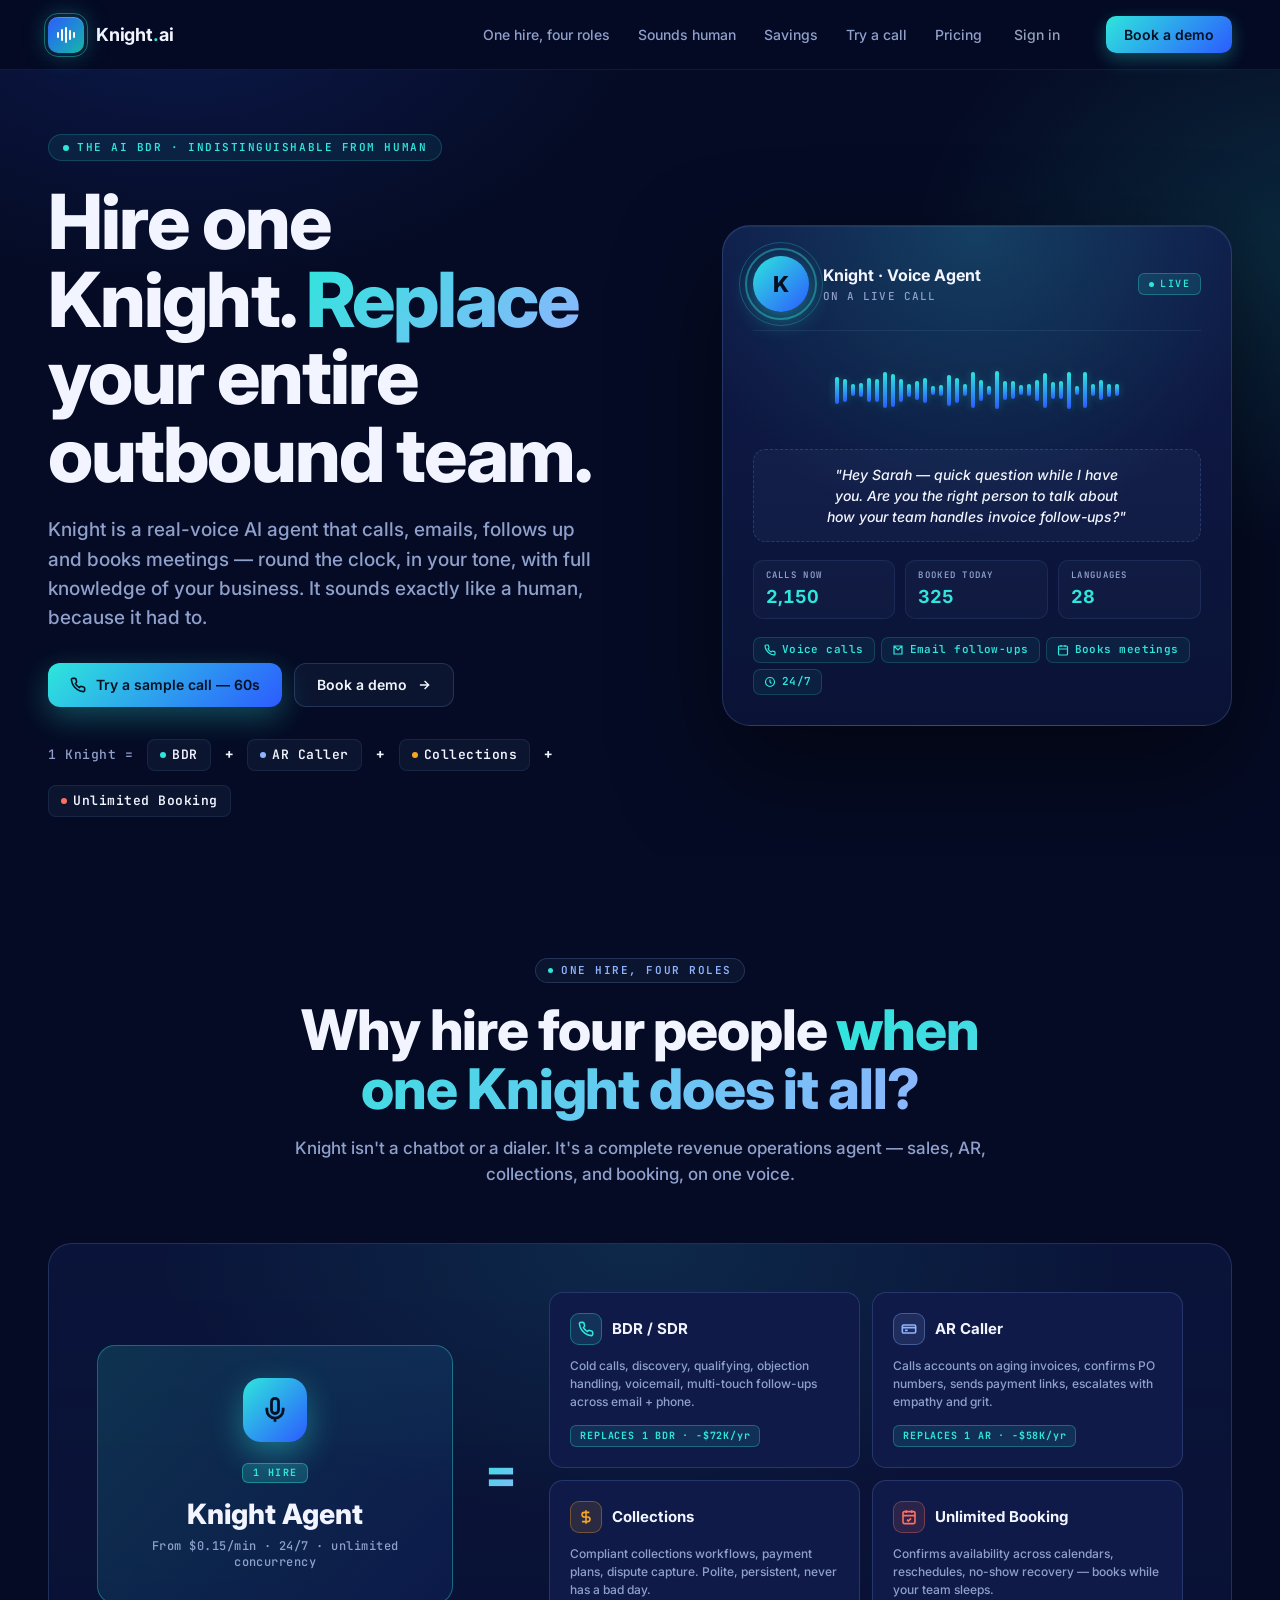
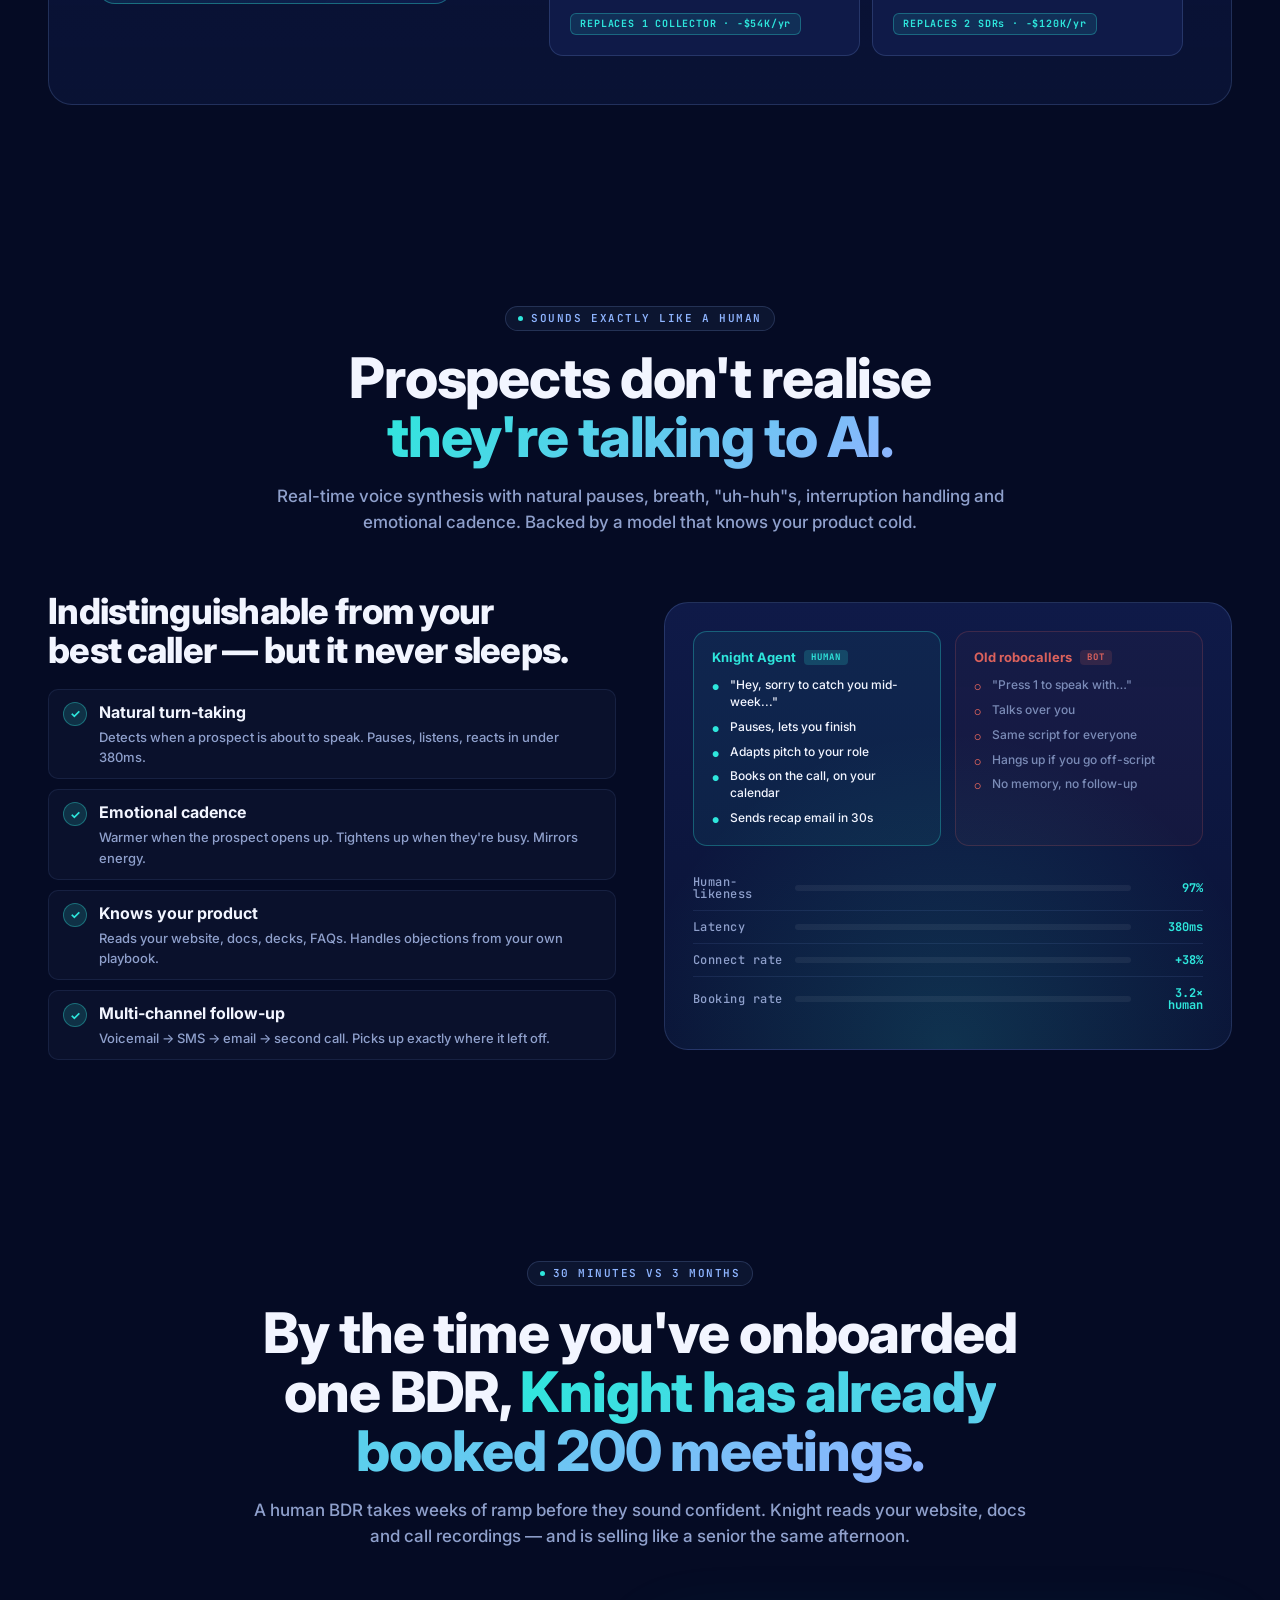
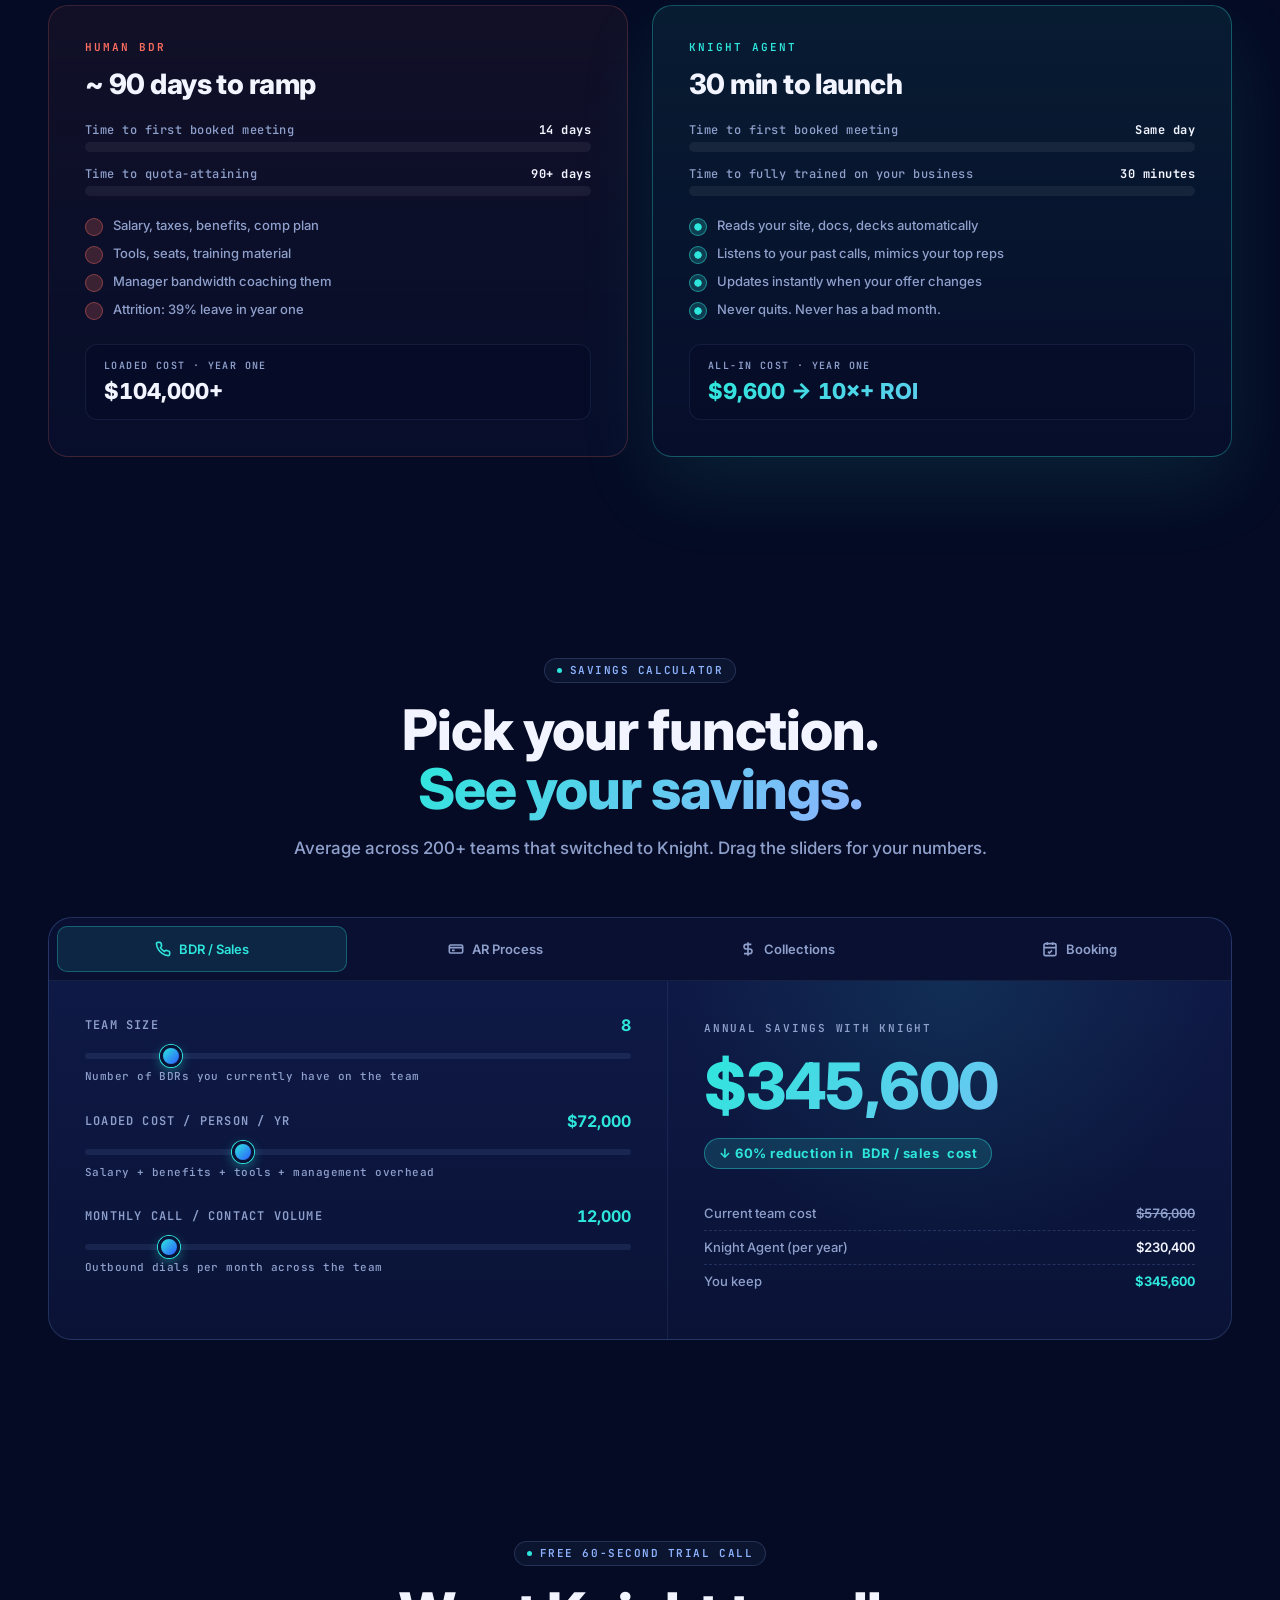
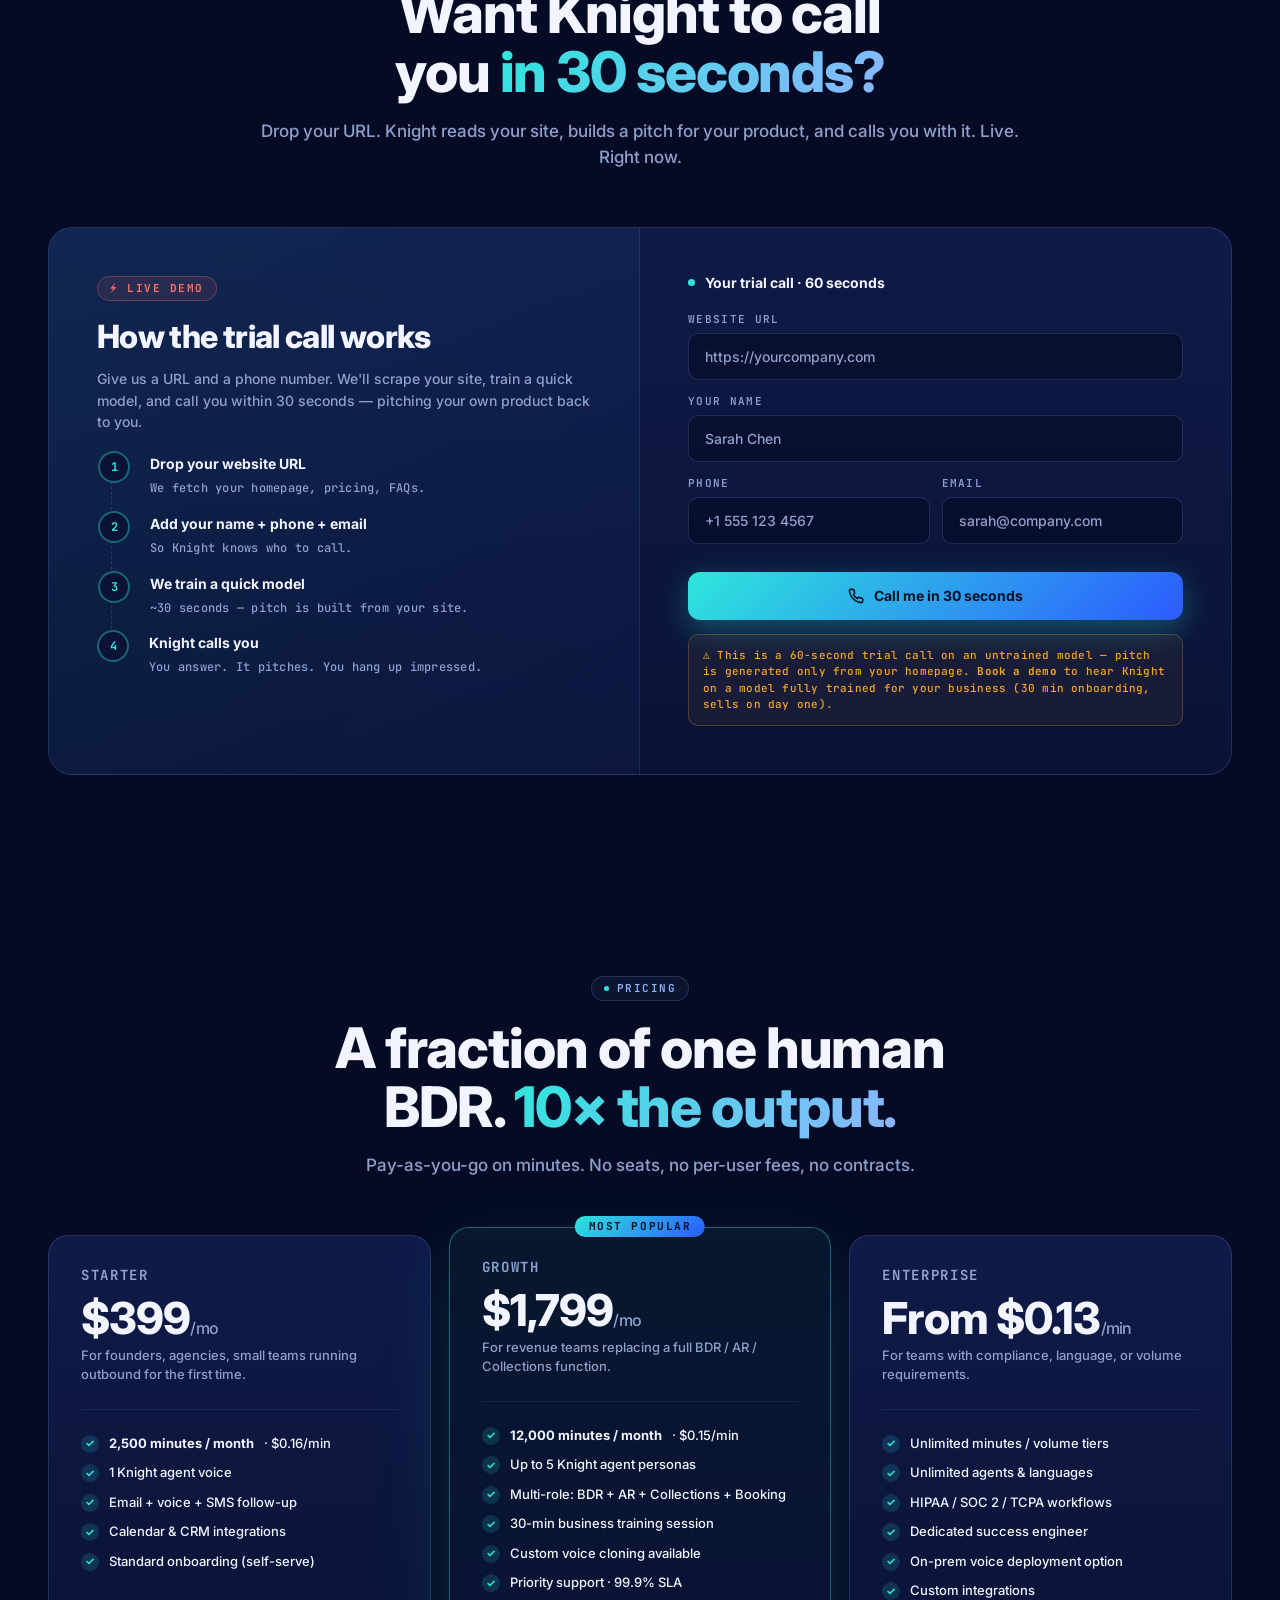
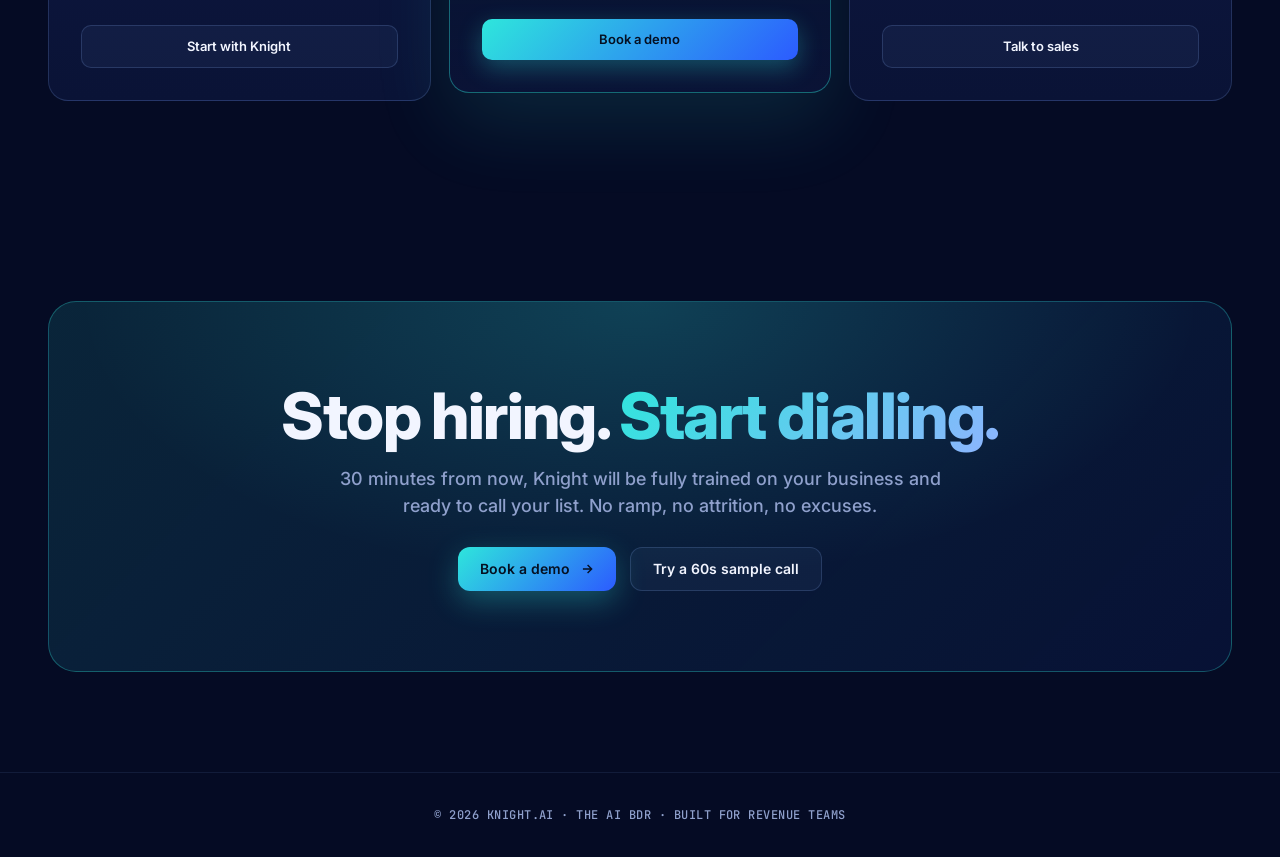
==== commit f66216c6: "Tenant calling balance UI + landing pricing + EL Pro pricing UI (static/index.html): - Top-right bal" ====
--- a/static/landing.html
+++ b/static/landing.html
@@ -106,7 +106,7 @@
           </div>
           <span class="badge">1 HIRE</span>
           <div class="name">Knight Agent</div>
-          <div class="sub">$0.18/min · 24/7 · unlimited concurrency</div>
+          <div class="sub">From $0.15/min · 24/7 · unlimited concurrency</div>
         </div>
 
         <div class="k-roles-eq-sign">=</div>
@@ -378,10 +378,10 @@
     <div class="k-pricing k-reveal">
       <div class="k-price-card">
         <div class="name">Starter</div>
-        <div class="price">$499<small>/mo</small></div>
+        <div class="price">$399<small>/mo</small></div>
         <div class="desc">For founders, agencies, small teams running outbound for the first time.</div>
         <ul>
-          <li>2,500 minutes / month</li>
+          <li><b>2,500 minutes / month</b> · $0.16/min</li>
           <li>1 Knight agent voice</li>
           <li>Email + voice + SMS follow-up</li>
           <li>Calendar & CRM integrations</li>
@@ -393,10 +393,10 @@
       <div class="k-price-card featured">
         <span class="badge">MOST POPULAR</span>
         <div class="name">Growth</div>
-        <div class="price">$1,899<small>/mo</small></div>
+        <div class="price">$1,799<small>/mo</small></div>
         <div class="desc">For revenue teams replacing a full BDR / AR / Collections function.</div>
         <ul>
-          <li>12,000 minutes / month</li>
+          <li><b>12,000 minutes / month</b> · $0.15/min</li>
           <li>Up to 5 Knight agent personas</li>
           <li>Multi-role: BDR + AR + Collections + Booking</li>
           <li>30-min business training session</li>
@@ -408,7 +408,7 @@
 
       <div class="k-price-card">
         <div class="name">Enterprise</div>
-        <div class="price">Custom<small></small></div>
+        <div class="price">From $0.13<small>/min</small></div>
         <div class="desc">For teams with compliance, language, or volume requirements.</div>
         <ul>
           <li>Unlimited minutes / volume tiers</li>
